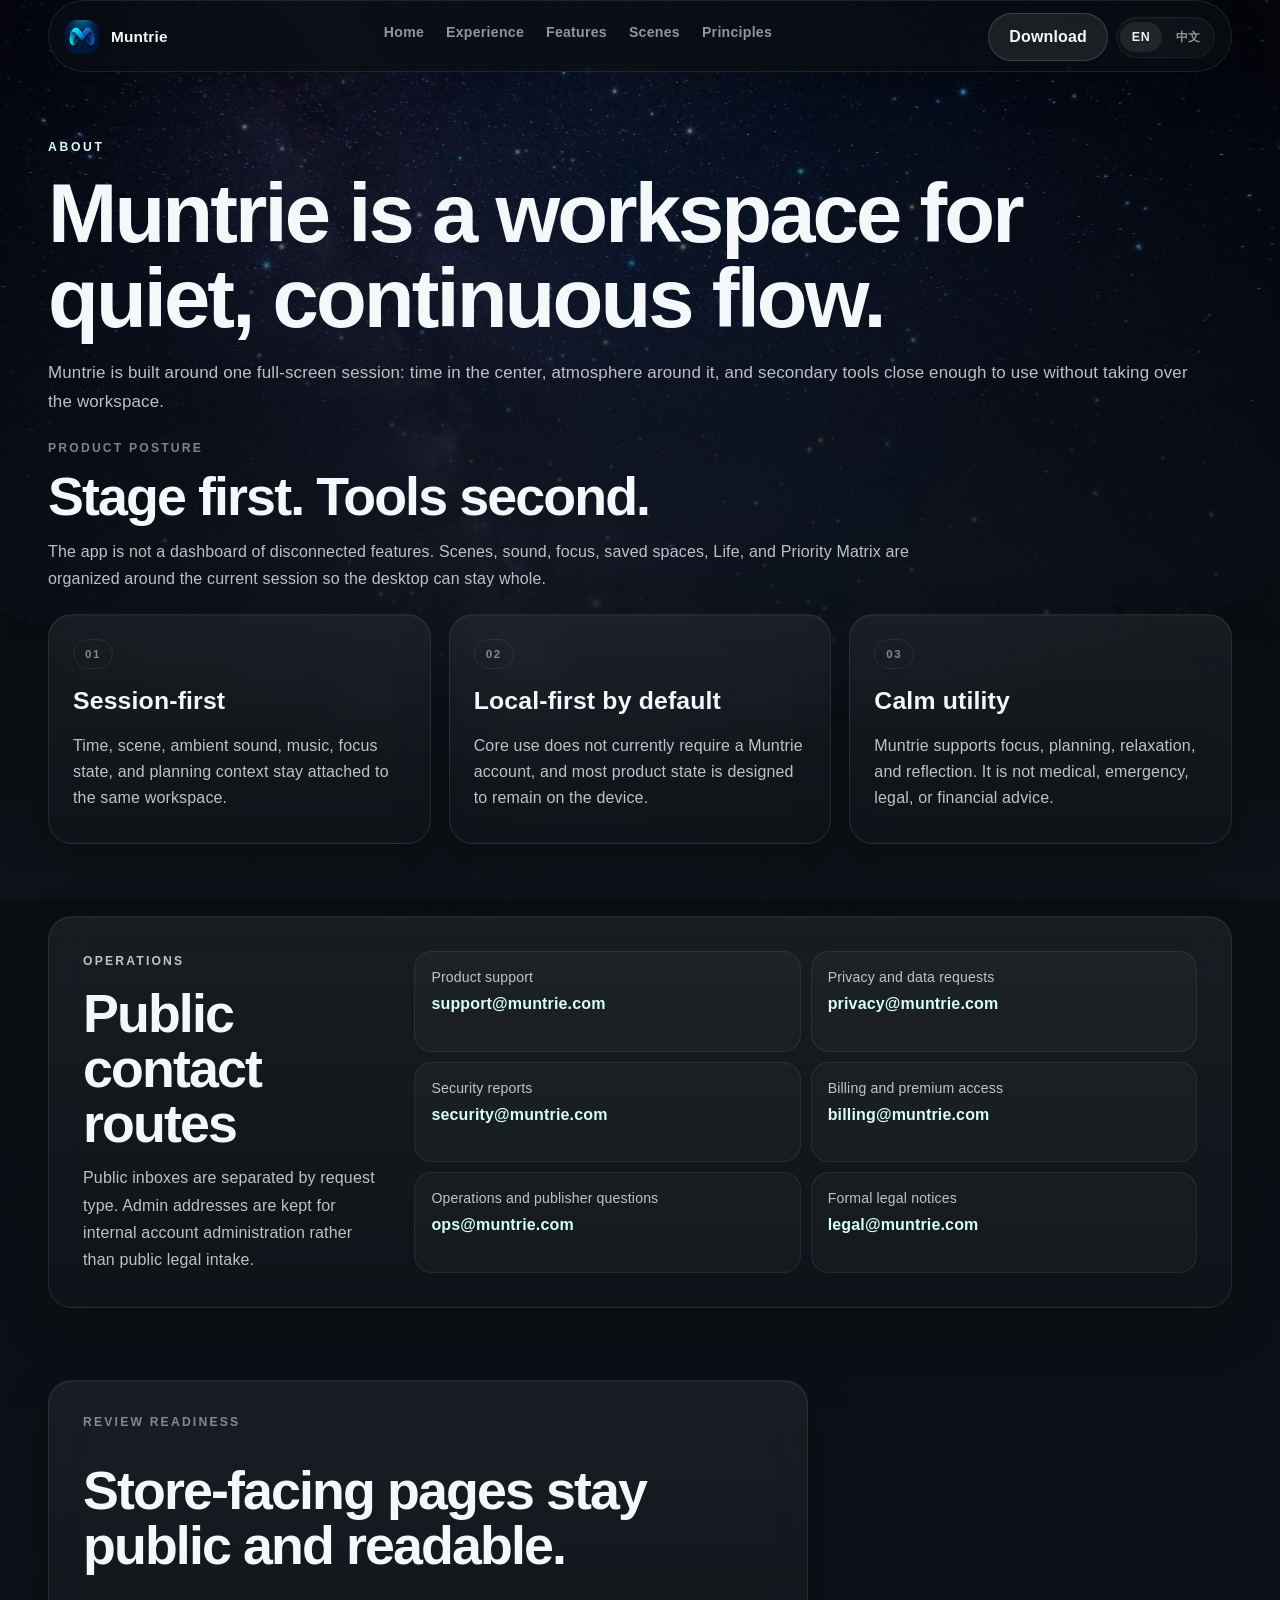
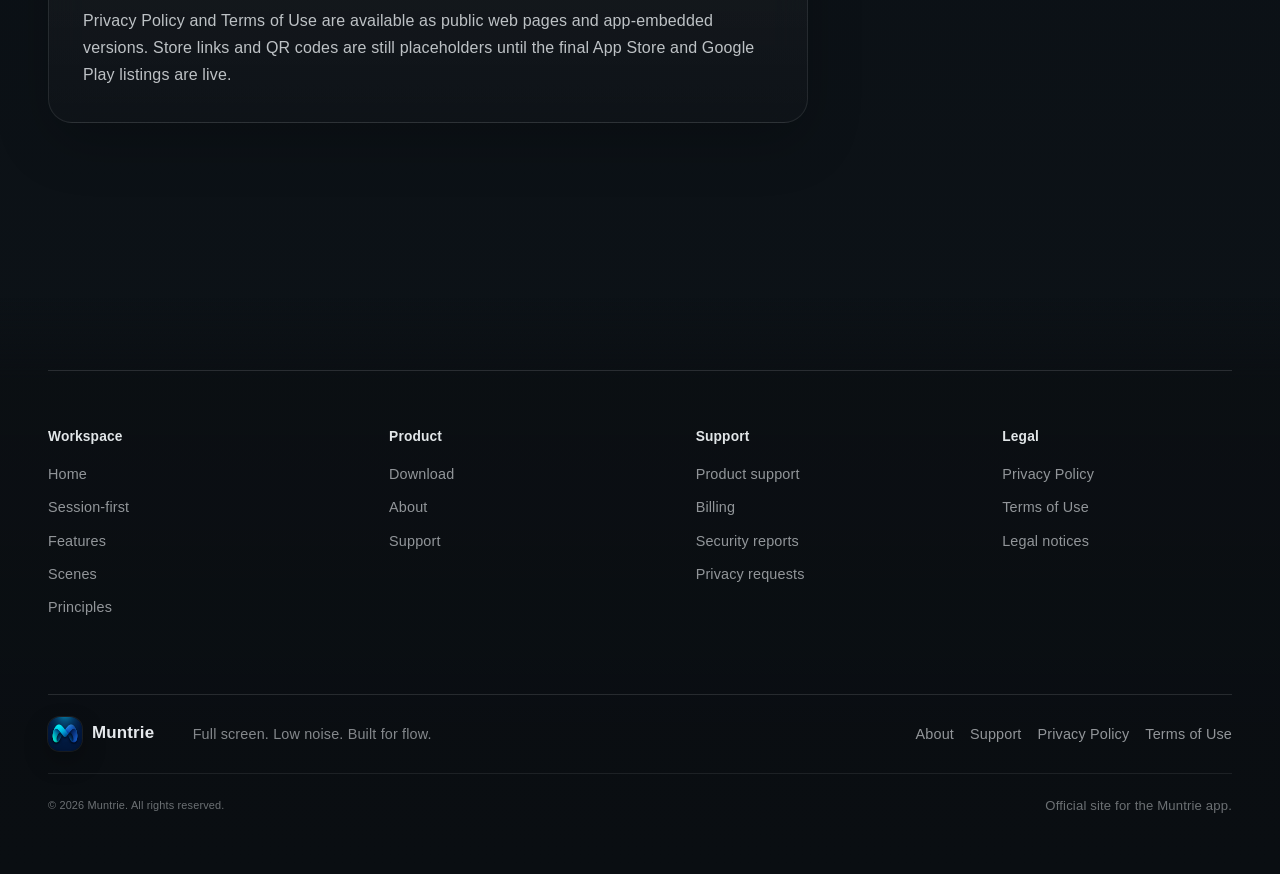
==== about.html @ def0e1cf "first commit" ====
<!doctype html>
<html lang="en">
  <head>
    <meta charset="UTF-8" />
    <meta name="viewport" content="width=device-width, initial-scale=1.0" />
    <title>Muntrie | About</title>
    <meta
      id="page-description"
      name="description"
      content="About Muntrie, its product principles, operating posture, and contact channels."
    />
    <meta name="theme-color" content="#11171d" />
    <meta id="og-title" property="og:title" content="Muntrie | About" />
    <meta
      id="og-description"
      property="og:description"
      content="About Muntrie, its product principles, operating posture, and contact channels."
    />
    <meta property="og:type" content="website" />
    <meta property="og:image" content="./assets/icons/brand-icon.png" />
    <meta id="og-url" property="og:url" content="" />
    <link id="canonical" rel="canonical" href="" />
    <link rel="icon" href="./assets/icons/favicon.png" />
    <link
      rel="preload"
      href="./assets/fonts/digital.woff2"
      as="font"
      type="font/woff2"
      crossorigin
    />
    <link rel="stylesheet" href="./styles.css" />
    <script defer src="./config.js"></script>
    <script defer src="./content.js"></script>
    <script defer src="./script.js"></script>
  </head>
  <body data-page="about" class="about-page legal-page">
    <a class="skip-link" href="#main-content" data-i18n="common.skipToContent">Skip to content</a>
    <div class="ambient-orb ambient-orb-one"></div>
    <div class="ambient-orb ambient-orb-two"></div>
    <div class="ambient-grid" aria-hidden="true"></div>

    <header class="site-header glass">
      <a
        class="brand"
        href="./index.html"
        aria-label="Muntrie Home"
        data-i18n-aria-label="common.ariaHome"
      >
        <img
          class="brand-mark"
          src="./assets/icons/brand-icon.png"
          alt=""
          aria-hidden="true"
          width="34"
          height="34"
        />
        <span class="brand-copy">
          <strong>Muntrie</strong>
          <small data-i18n="common.brandSubtitle">A full-screen workspace that helps you get into flow.</small>
        </span>
      </a>

      <button
        class="nav-toggle"
        type="button"
        aria-expanded="false"
        aria-controls="site-nav"
        aria-label="Open menu"
        data-i18n-aria-label="common.ariaOpenMenu"
      >
        <span class="nav-toggle-bar"></span>
        <span class="nav-toggle-bar"></span>
        <span class="nav-toggle-bar"></span>
      </button>

      <nav
        class="site-nav"
        id="site-nav"
        aria-label="Site navigation"
        data-i18n-aria-label="common.ariaSiteNavigation"
      >
        <a href="./index.html#top" data-i18n="common.navHome">Home</a>
        <a href="./index.html#experience" data-i18n="common.navExperience">Experience</a>
        <a href="./index.html#features" data-i18n="common.navFeatures">Features</a>
        <a href="./index.html#scenes" data-i18n="common.navScenes">Scenes</a>
        <a href="./index.html#principles" data-i18n="common.navPrinciples">Principles</a>
        <a class="nav-drawer-cta" href="./index.html#download" data-i18n="common.headerExplore">Get the app</a>
      </nav>

      <div class="header-actions">
        <a class="header-cta" href="./index.html#download" data-i18n="common.headerExplore">Get the app</a>
        <div
          class="locale-toggle"
          role="group"
          aria-label="Language switch"
          data-i18n-aria-label="common.ariaLanguageSwitch"
        >
          <button type="button" class="locale-button" data-locale-choice="en" data-i18n="common.languageEn">
            EN
          </button>
          <button type="button" class="locale-button" data-locale-choice="zh" data-i18n="common.languageZh">
            中文
          </button>
        </div>
      </div>
    </header>

    <main class="legal-main about-main" id="main-content" aria-labelledby="about-title">
      <section class="section about-hero">
        <p class="eyebrow" data-i18n="about.hero.eyebrow">About</p>
        <h1 id="about-title" data-i18n="about.hero.title">
          Muntrie is a workspace for quiet, continuous flow.
        </h1>
        <p class="legal-intro" data-i18n="about.hero.intro">
          Muntrie is built around one full-screen session: time in the center, atmosphere around it,
          and secondary tools close enough to use without taking over the workspace.
        </p>
      </section>

      <section class="section about-product-section" aria-labelledby="about-product-title">
        <div class="about-product-copy">
          <p class="legal-outline-label" data-i18n="about.product.eyebrow">Product posture</p>
          <h2 id="about-product-title" data-i18n="about.product.title">Stage first. Tools second.</h2>
          <p data-i18n="about.product.body">
            The app is not a dashboard of disconnected features. Scenes, sound, focus, saved spaces,
            Life, and Priority Matrix are organized around the current session so the desktop can stay whole.
          </p>
        </div>

        <div class="about-card-grid">
          <article class="about-card glass">
            <span class="about-card-index">01</span>
            <h3 data-i18n="about.cards.stage.title">Session-first</h3>
            <p data-i18n="about.cards.stage.body">
              Time, scene, ambient sound, music, focus state, and planning context stay attached to the same workspace.
            </p>
          </article>
          <article class="about-card glass">
            <span class="about-card-index">02</span>
            <h3 data-i18n="about.cards.local.title">Local-first by default</h3>
            <p data-i18n="about.cards.local.body">
              Core use does not currently require a Muntrie account, and most product state is designed to remain on the device.
            </p>
          </article>
          <article class="about-card glass">
            <span class="about-card-index">03</span>
            <h3 data-i18n="about.cards.boundary.title">Calm utility</h3>
            <p data-i18n="about.cards.boundary.body">
              Muntrie supports focus, planning, relaxation, and reflection. It is not medical, emergency, legal, or financial advice.
            </p>
          </article>
        </div>
      </section>

      <section class="section about-contact-section" id="contact" aria-labelledby="about-contact-title">
        <div class="about-contact-panel glass">
          <div class="about-contact-copy">
            <p class="legal-outline-label" data-i18n="about.operations.eyebrow">Operations</p>
            <h2 id="about-contact-title" data-i18n="about.operations.title">Public contact routes</h2>
            <p data-i18n="about.operations.body">
              Public inboxes are separated by request type. Admin addresses are kept for internal account
              administration rather than public legal intake.
            </p>
          </div>

          <div class="about-contact-list">
            <article>
              <span data-i18n="about.contact.support">Product support</span>
              <a data-config-email="support" data-config-email-value href="mailto:support@muntrie.com">support@muntrie.com</a>
            </article>
            <article>
              <span data-i18n="about.contact.privacy">Privacy and data requests</span>
              <a data-config-email="privacy" data-config-email-value href="mailto:privacy@muntrie.com">privacy@muntrie.com</a>
            </article>
            <article>
              <span data-i18n="about.contact.security">Security reports</span>
              <a data-config-email="security" data-config-email-value href="mailto:security@muntrie.com">security@muntrie.com</a>
            </article>
            <article>
              <span data-i18n="about.contact.billing">Billing and premium access</span>
              <a data-config-email="billing" data-config-email-value href="mailto:billing@muntrie.com">billing@muntrie.com</a>
            </article>
            <article>
              <span data-i18n="about.contact.operations">Operations and publisher questions</span>
              <a data-config-email="operations" data-config-email-value href="mailto:ops@muntrie.com">ops@muntrie.com</a>
            </article>
            <article>
              <span data-i18n="about.contact.legal">Formal legal notices</span>
              <a data-config-email="legal" data-config-email-value href="mailto:legal@muntrie.com">legal@muntrie.com</a>
            </article>
          </div>
        </div>
      </section>

      <section class="section about-compliance-section" aria-labelledby="about-compliance-title">
        <div class="about-compliance-panel glass">
          <p class="legal-outline-label" data-i18n="about.compliance.eyebrow">Review readiness</p>
          <h2 id="about-compliance-title" data-i18n="about.compliance.title">
            Store-facing pages stay public and readable.
          </h2>
          <p data-i18n="about.compliance.body">
            Privacy Policy and Terms of Use are available as public web pages and app-embedded versions.
            Store links and QR codes are still placeholders until the final App Store and Google Play listings are live.
          </p>
        </div>
      </section>
    </main>

    <footer class="site-footer global-footer" id="site-footer">
      <div class="global-footer-inner">
        <div class="global-footer-directory" aria-label="Footer">
          <nav class="global-footer-column" aria-labelledby="global-footer-workspace">
            <h2 id="global-footer-workspace" data-i18n="common.footerWorkspace">Workspace</h2>
            <a href="./index.html#top" data-i18n="common.navHome">Home</a>
            <a href="./index.html#experience" data-i18n="common.footerExperience">Session-first</a>
            <a href="./index.html#features" data-i18n="common.navFeatures">Features</a>
            <a href="./index.html#scenes" data-i18n="common.navScenes">Scenes</a>
            <a href="./index.html#principles" data-i18n="common.navPrinciples">Principles</a>
          </nav>

          <nav class="global-footer-column" aria-labelledby="global-footer-product">
            <h2 id="global-footer-product" data-i18n="common.footerProduct">Product</h2>
            <a href="./index.html#download" data-i18n="common.headerExplore">Download</a>
            <a href="./about.html" data-i18n="common.footerAbout">About</a>
            <a href="./support.html" data-i18n="common.footerSupport">Support</a>
          </nav>

          <nav class="global-footer-column" aria-labelledby="global-footer-contact">
            <h2 id="global-footer-contact" data-i18n="common.footerContact">Support</h2>
            <a href="./support.html#support-contact" data-i18n="common.footerContactSupport">
              Product support
            </a>
            <a href="./support.html#support-contact" data-i18n="common.footerContactBilling">
              Billing
            </a>
            <a href="./support.html#support-contact" data-i18n="common.footerContactSecurity">
              Security reports
            </a>
            <a href="./privacy.html#privacy-contact" data-i18n="common.footerPrivacyRequests">
              Privacy requests
            </a>
          </nav>

          <nav class="global-footer-column" aria-labelledby="global-footer-legal">
            <h2 id="global-footer-legal" data-i18n="common.footerLegal">Legal</h2>
            <a href="./privacy.html" data-i18n="common.footerPrivacy">Privacy Policy</a>
            <a href="./terms.html" data-i18n="common.footerTerms">Terms of Use</a>
            <a href="./about.html#contact" data-i18n="common.contactLegalTitle">Legal notices</a>
          </nav>
        </div>

        <div class="global-footer-brand-row">
          <a class="global-footer-brand" href="./index.html#top" data-i18n-aria-label="common.ariaHome">
            <img
              src="./assets/icons/brand-icon.png"
              alt=""
              aria-hidden="true"
              width="34"
              height="34"
            />
            <span>Muntrie</span>
          </a>
          <p data-i18n="common.footerTagline">Full screen. Low noise. Built for flow.</p>
          <nav class="global-footer-utility-links" aria-label="Footer utility">
            <a href="./about.html" data-i18n="common.footerAbout">About</a>
            <a href="./support.html" data-i18n="common.footerSupport">Support</a>
            <a href="./privacy.html" data-i18n="common.footerPrivacy">Privacy Policy</a>
            <a href="./terms.html" data-i18n="common.footerTerms">Terms of Use</a>
          </nav>
        </div>

        <div class="global-footer-bottom">
          <small>
            © <span data-current-year></span> Muntrie.
            <span data-i18n="common.footerRights">All rights reserved.</span>
          </small>
          <span data-i18n="common.footerOperator">Official site for the Muntrie app.</span>
        </div>
      </div>
    </footer>
  </body>
</html>
---- styles.css ----
@font-face {
  font-family: "Muntrie Digital";
  src:
    url("./assets/fonts/digital.woff2") format("woff2"),
    url("./assets/fonts/digital.ttf") format("truetype");
  font-display: swap;
}

:root {
  color-scheme: dark;
  --bg-top: #2f3a46;
  --bg-base: #11171d;
  --bg-bottom: #090d12;
  --panel: rgba(20, 27, 34, 0.46);
  --panel-strong: rgba(18, 25, 32, 0.68);
  --panel-soft: rgba(255, 255, 255, 0.09);
  --border: rgba(255, 255, 255, 0.15);
  --border-strong: rgba(255, 255, 255, 0.22);
  --text: #f4f8fb;
  --text-soft: rgba(244, 248, 251, 0.76);
  --text-faint: rgba(244, 248, 251, 0.5);
  --accent: #8fddff;
  --accent-strong: #d7fff2;
  --shadow: 0 22px 70px rgba(0, 0, 0, 0.34);
  --radius-xl: 32px;
  --radius-lg: 24px;
  --radius-md: 18px;
  --content-width: min(1200px, calc(100vw - 40px));
  --copy-font:
    "Avenir Next", "SF Pro Display", "Segoe UI Variable", "Segoe UI", sans-serif;
}

* {
  box-sizing: border-box;
}

html {
  scroll-behavior: smooth;
}

:focus-visible {
  outline: 2px solid var(--accent);
  outline-offset: 3px;
}

body {
  margin: 0;
  min-height: 100vh;
  background:
    radial-gradient(circle at top, rgba(138, 203, 255, 0.18), transparent 38%),
    linear-gradient(180deg, var(--bg-top) 0%, var(--bg-base) 36%, var(--bg-bottom) 100%);
  color: var(--text);
  font-family: var(--copy-font);
  letter-spacing: 0.01em;
  overflow-x: hidden;
}

body::before {
  content: "";
  position: fixed;
  inset: 0;
  background:
    linear-gradient(135deg, rgba(255, 255, 255, 0.05), transparent 20%),
    linear-gradient(315deg, rgba(142, 221, 255, 0.08), transparent 25%);
  opacity: 0.45;
  pointer-events: none;
}

body.legal-page {
  --legal-shell-width: min(1500px, calc(100vw - 96px));
  --legal-panel: rgba(13, 18, 23, 0.34);
  --legal-border: rgba(255, 255, 255, 0.09);
  background-color: #06080b;
  background-image:
    linear-gradient(180deg, rgba(4, 7, 10, 0.42) 0%, rgba(7, 10, 14, 0.8) 46%, #0d1318 100%),
    url("./assets/images/scene-british-columbia.jpg"),
    linear-gradient(180deg, #06080b 0%, #0b1015 44%, #0d1318 100%);
  background-position:
    center top,
    center top,
    center;
  background-repeat: no-repeat;
  background-size:
    cover,
    cover,
    auto;
  background-attachment:
    fixed,
    fixed,
    scroll;
}

body.legal-page::before {
  background:
    radial-gradient(circle at 50% 0%, rgba(255, 255, 255, 0.05), transparent 22%),
    linear-gradient(180deg, rgba(255, 255, 255, 0.02), transparent 16%);
  opacity: 0.46;
}

body.legal-page .ambient-orb {
  display: none;
}

body.legal-page .ambient-grid {
  background-image: radial-gradient(circle, rgba(255, 255, 255, 0.16) 0.75px, transparent 0.85px);
  background-size: 20px 20px;
  mask-image: linear-gradient(180deg, rgba(0, 0, 0, 0.8) 0%, rgba(0, 0, 0, 0.48) 64%, transparent 100%);
  opacity: 0.16;
}

img {
  display: block;
  max-width: 100%;
}

a {
  color: inherit;
  text-decoration: none;
}

/* ── Skip-to-content ── */
.skip-link {
  position: fixed;
  top: -100%;
  left: 16px;
  z-index: 100;
  padding: 12px 20px;
  border-radius: 999px;
  background: linear-gradient(135deg, var(--accent-strong), var(--accent));
  color: #081117;
  font-weight: 700;
  font-size: 0.92rem;
  opacity: 0;
  transition: top 200ms ease, opacity 200ms ease;
}

.skip-link:focus {
  top: 24px;
  opacity: 1;
  outline: 2px solid var(--accent);
  outline-offset: 3px;
}

/* ── Hamburger toggle ── */
.nav-toggle {
  display: none;
  flex-direction: column;
  justify-content: center;
  align-items: center;
  gap: 5px;
  width: 44px;
  height: 44px;
  padding: 0;
  border: 1px solid var(--border);
  border-radius: 999px;
  background: rgba(255, 255, 255, 0.06);
  cursor: pointer;
  -webkit-tap-highlight-color: transparent;
  transition: background-color 180ms ease;
}

.nav-toggle:hover,
.nav-toggle:focus-visible {
  background: rgba(255, 255, 255, 0.12);
}

.nav-toggle-bar {
  display: block;
  width: 18px;
  height: 2px;
  border-radius: 2px;
  background: var(--text);
  transition: transform 260ms ease, opacity 260ms ease;
}

.nav-toggle[aria-expanded="true"] .nav-toggle-bar:nth-child(1) {
  transform: translateY(7px) rotate(45deg);
}

.nav-toggle[aria-expanded="true"] .nav-toggle-bar:nth-child(2) {
  opacity: 0;
  transform: scaleX(0);
}

.nav-toggle[aria-expanded="true"] .nav-toggle-bar:nth-child(3) {
  transform: translateY(-7px) rotate(-45deg);
}

.nav-drawer-cta {
  display: none;
}

.ambient-orb {
  position: fixed;
  border-radius: 999px;
  filter: blur(120px);
  opacity: 0.26;
  pointer-events: none;
  z-index: -2;
}

.ambient-orb-one {
  top: 5%;
  right: -5%;
  width: 30rem;
  height: 30rem;
  background: rgba(143, 221, 255, 0.46);
}

.ambient-orb-two {
  bottom: 8%;
  left: -10%;
  width: 28rem;
  height: 28rem;
  background: rgba(130, 170, 255, 0.28);
}

.ambient-grid {
  position: fixed;
  inset: 0;
  background-image:
    linear-gradient(rgba(255, 255, 255, 0.05) 1px, transparent 1px),
    linear-gradient(90deg, rgba(255, 255, 255, 0.05) 1px, transparent 1px);
  background-size: 64px 64px;
  mask-image: linear-gradient(180deg, rgba(0, 0, 0, 0.26), transparent 80%);
  opacity: 0.1;
  pointer-events: none;
  z-index: -3;
}

.glass {
  border: 1px solid var(--border);
  background: linear-gradient(180deg, rgba(255, 255, 255, 0.08), rgba(255, 255, 255, 0.03));
  box-shadow: var(--shadow);
  backdrop-filter: blur(18px);
  -webkit-backdrop-filter: blur(18px);
}

.site-header {
  position: sticky;
  top: 18px;
  z-index: 20;
  width: var(--content-width);
  margin: 18px auto 0;
  padding: 14px 18px;
  display: flex;
  align-items: center;
  justify-content: space-between;
  gap: 18px;
  border-radius: 999px;
}

.legal-shell-header {
  position: sticky;
  top: 0;
  z-index: 20;
  width: var(--legal-shell-width, min(1500px, calc(100vw - 96px)));
  max-width: var(--legal-shell-width, min(1500px, calc(100vw - 96px)));
  margin: 0 auto;
  padding: 12px 16px 10px;
  display: flex;
  align-items: center;
  justify-content: space-between;
  gap: 18px;
  border-radius: 999px;
  border-color: var(--legal-border, rgba(255, 255, 255, 0.09));
  background: rgba(10, 14, 18, 0.72);
  box-shadow: 0 16px 40px rgba(0, 0, 0, 0.2);
  backdrop-filter: blur(16px);
  -webkit-backdrop-filter: blur(16px);
}

body.legal-page .site-header {
  top: 0;
  z-index: 28;
  width: var(--legal-shell-width, min(1500px, calc(100vw - 96px)));
  max-width: var(--legal-shell-width, min(1500px, calc(100vw - 96px)));
  margin: 0 auto;
  padding: 12px 16px 10px;
  border-color: var(--legal-border, rgba(255, 255, 255, 0.09));
  background: rgba(10, 14, 18, 0.72);
  box-shadow: 0 16px 40px rgba(0, 0, 0, 0.2);
}

body.legal-page .site-header .brand-copy small {
  display: none;
}

body.legal-page .site-header .brand-mark {
  width: 34px;
  height: 34px;
  border-radius: 12px;
}

body.legal-page .site-header .brand-copy strong {
  font-size: 0.96rem;
}

body.legal-page .site-nav {
  position: relative;
  display: inline-flex;
  flex: 1 1 auto;
  justify-content: center;
  gap: 22px;
  padding-bottom: 10px;
}

body.legal-page .site-nav a {
  color: rgba(244, 248, 251, 0.58);
  font-size: 0.88rem;
  font-weight: 600;
  letter-spacing: 0.02em;
}

body.legal-page .site-nav a::after {
  bottom: -8px;
}

body.legal-page .site-header .header-actions {
  margin-left: auto;
  gap: 8px;
}

.brand {
  display: inline-flex;
  align-items: center;
  gap: 12px;
  min-width: 0;
}

.brand-mark {
  width: 42px;
  height: 42px;
  border-radius: 14px;
  overflow: hidden;
  flex: none;
}

.brand-copy {
  display: flex;
  flex-direction: column;
  min-width: 0;
}

.brand-copy strong {
  font-size: 0.98rem;
  font-weight: 700;
}

.brand-copy small {
  color: var(--text-faint);
  font-size: 0.76rem;
}

.legal-brand .brand-copy small {
  display: none;
}

.legal-shell-header .brand-mark {
  width: 34px;
  height: 34px;
  border-radius: 12px;
}

.legal-shell-header .brand-copy strong {
  font-size: 0.96rem;
}

.legal-brand {
  color: var(--text);
  border-radius: 18px;
  transition:
    color 180ms ease,
    opacity 180ms ease,
    transform 180ms ease;
}

.legal-brand:hover,
.legal-brand:focus-visible {
  color: var(--text);
  opacity: 0.86;
  transform: translateY(-1px);
}

.site-nav {
  display: inline-flex;
  align-items: center;
  gap: 18px;
  color: var(--text-soft);
  font-size: 0.94rem;
}

.site-nav a {
  position: relative;
  transition: color 180ms ease;
}

.site-nav a::after {
  content: "";
  position: absolute;
  left: 0;
  right: 0;
  bottom: -4px;
  height: 2px;
  border-radius: 2px;
  background: var(--accent);
  transform: scaleX(0);
  transform-origin: center;
  transition: transform 260ms ease;
}

.site-nav a:hover,
.site-nav a:focus-visible {
  color: var(--text);
}

.site-nav a.is-active {
  color: var(--text);
}

.site-nav a.is-active::after {
  transform: scaleX(1);
}

.header-actions {
  display: inline-flex;
  align-items: center;
  gap: 12px;
}

.legal-shell-actions {
  flex: 1 1 auto;
  min-width: 0;
  display: grid;
  grid-template-columns: minmax(0, 1fr) auto;
  align-items: center;
  gap: 18px;
  margin-left: auto;
}

.legal-switch {
  justify-self: center;
  display: inline-flex;
  align-items: center;
  gap: 22px;
  min-width: 0;
  padding-bottom: 10px;
  color: var(--text-soft);
}

.legal-switch a {
  position: relative;
  display: inline-flex;
  align-items: center;
  justify-content: center;
  min-height: auto;
  padding: 0;
  border-radius: 0;
  color: rgba(244, 248, 251, 0.58);
  font-size: 0.88rem;
  font-weight: 600;
  letter-spacing: 0.02em;
  transition:
    color 180ms ease;
}

.legal-switch a::after {
  content: "";
  position: absolute;
  left: 0;
  right: 0;
  bottom: -8px;
  height: 2px;
  border-radius: 2px;
  background: var(--accent);
  transform: scaleX(0);
  transform-origin: center;
  transition: transform 260ms ease;
}

.legal-switch a:hover,
.legal-switch a:focus-visible {
  color: var(--text);
}

.legal-switch a[aria-current="page"] {
  color: rgba(244, 248, 251, 0.96);
}

.legal-switch a[aria-current="page"]::after {
  transform: scaleX(1);
}

.legal-header-actions {
  justify-self: end;
  gap: 8px;
}

.locale-toggle {
  display: inline-flex;
  align-items: center;
  gap: 4px;
  padding: 3px;
  border-radius: 999px;
  border: 1px solid rgba(255, 255, 255, 0.06);
  background: rgba(255, 255, 255, 0.028);
  box-shadow: inset 0 1px 0 rgba(255, 255, 255, 0.03);
  backdrop-filter: blur(12px);
  -webkit-backdrop-filter: blur(12px);
}

.locale-button {
  border: 0;
  background: transparent;
  color: rgba(244, 248, 251, 0.58);
  min-width: 42px;
  padding: 8px 10px;
  border-radius: 999px;
  cursor: pointer;
  font: inherit;
  font-size: 0.78rem;
  font-weight: 600;
  letter-spacing: 0.04em;
  transition:
    background-color 180ms ease,
    color 180ms ease;
}

.locale-button:hover,
.locale-button:focus-visible {
  color: var(--text);
}

.locale-button.is-active {
  background: rgba(255, 255, 255, 0.08);
  color: rgba(244, 248, 251, 0.96);
}

.header-cta,
.button {
  display: inline-flex;
  align-items: center;
  justify-content: center;
  gap: 10px;
  min-height: 48px;
  padding: 0 20px;
  border-radius: 999px;
  font-weight: 600;
  letter-spacing: 0.01em;
  transition:
    transform 180ms ease,
    border-color 180ms ease,
    background-color 180ms ease,
    color 180ms ease;
}

.header-cta {
  background: rgba(255, 255, 255, 0.08);
  border: 1px solid var(--border);
}

.button-primary {
  color: #081117;
  background: linear-gradient(135deg, var(--accent-strong), var(--accent));
  box-shadow: 0 18px 45px rgba(123, 201, 255, 0.24);
}

.button-secondary {
  border: 1px solid var(--border-strong);
  background: rgba(255, 255, 255, 0.06);
  color: var(--text);
}

.header-cta:hover,
.button:hover,
.header-cta:focus-visible,
.button:focus-visible {
  transform: translateY(-1px);
}

.section {
  width: var(--content-width);
  margin: 0 auto;
  padding: 72px 0;
}

.hero {
  min-height: auto;
  display: grid;
  grid-template-columns: 1fr;
  align-items: start;
  gap: 26px;
  padding-top: 52px;
}

.eyebrow {
  margin: 0 0 18px;
  color: var(--accent-strong);
  text-transform: uppercase;
  letter-spacing: 0.22em;
  font-size: 0.76rem;
  font-weight: 700;
}

.hero h1,
.section-heading h2,
.closing-copy h2 {
  margin: 0;
  line-height: 0.94;
  letter-spacing: -0.04em;
  font-weight: 700;
}

.hero h1 {
  font-size: clamp(3rem, 4.9vw, 4.7rem);
}

.hero-copy {
  display: grid;
  justify-items: center;
  gap: 14px;
  width: 100%;
  max-width: 46rem;
  margin: 0 auto;
  text-align: center;
}

.hero-title {
  max-width: 18ch;
  text-wrap: pretty;
}

.hero-title-line {
  display: block;
  text-wrap: pretty;
}

.hero-title-line-secondary {
  color: rgba(244, 248, 251, 0.92);
}

.hero-lead,
.section-heading p,
.feature-card p,
.experience-card p,
.principle-card p,
.scene-card-copy p,
.closing-copy p {
  color: var(--text-soft);
  line-height: 1.7;
  text-wrap: pretty;
}

.hero-lead {
  max-width: 35rem;
  margin: 0;
  font-size: 1.01rem;
  line-height: 1.68;
}

.hero-actions {
  display: flex;
  flex-wrap: wrap;
  justify-content: center;
  gap: 12px;
  margin-top: 6px;
}

.hero-stats {
  margin: 8px 0 0;
  display: flex;
  flex-wrap: wrap;
  justify-content: center;
  gap: 10px;
  padding-top: 0;
  border-top: 0;
}

.hero-stats:empty {
  display: none;
}

.hero-stat {
  margin: 0;
  display: inline-flex;
  align-items: center;
  justify-content: center;
  min-height: 34px;
  padding: 0 12px;
  border-radius: 999px;
  border: 1px solid rgba(255, 255, 255, 0.1);
  background: rgba(255, 255, 255, 0.04);
  min-width: 0;
}

.hero-stat dt {
  margin: 0;
  color: rgba(244, 248, 251, 0.84);
  font-size: 0.72rem;
  text-transform: uppercase;
  letter-spacing: 0.16em;
  white-space: nowrap;
}

.hero-stat dd {
  display: none;
}

.hero-media {
  position: relative;
  width: 100%;
  display: flex;
  justify-content: center;
}

.hero-media::before {
  content: "";
  position: absolute;
  left: 50%;
  bottom: 6%;
  width: min(72vw, 760px);
  height: 38%;
  transform: translateX(-50%);
  background: radial-gradient(circle at center, rgba(137, 212, 255, 0.16), transparent 70%);
  filter: blur(44px);
  opacity: 0.5;
  pointer-events: none;
}

.preview-sound-toggle {
  display: inline-flex;
  align-items: center;
  justify-content: center;
  gap: 0;
  min-height: 48px;
  min-width: 48px;
  padding: 0;
  border-radius: 999px;
  border: 1px solid rgba(255, 255, 255, 0.1);
  background: rgba(17, 24, 31, 0.24);
  color: rgba(244, 248, 251, 0.74);
  transition:
    background-color 180ms ease,
    border-color 180ms ease,
    color 180ms ease;
}

.preview-sound-toggle:hover,
.preview-sound-toggle:focus-visible {
  color: var(--text);
}

.preview-sound-toggle[aria-pressed="true"] {
  border-color: rgba(143, 221, 255, 0.22);
  background: rgba(143, 221, 255, 0.1);
  color: var(--text);
}

.sound-icon {
  width: 20px;
  height: 20px;
  flex: none;
}

.preview-sound-toggle-overlay {
  position: absolute;
  top: 18px;
  right: 18px;
  z-index: 6;
  backdrop-filter: blur(14px);
  -webkit-backdrop-filter: blur(14px);
}

.sr-only {
  position: absolute;
  width: 1px;
  height: 1px;
  padding: 0;
  margin: -1px;
  overflow: hidden;
  clip: rect(0, 0, 0, 0);
  white-space: nowrap;
  border: 0;
}

.sound-wave,
.sound-slash {
  transition:
    opacity 180ms ease,
    transform 180ms ease;
  transform-origin: center;
}

.preview-sound-toggle[aria-pressed="false"] .sound-wave {
  opacity: 0;
  transform: scale(0.88);
}

.preview-sound-toggle[aria-pressed="true"] .sound-slash {
  opacity: 0;
  transform: scale(0.88);
}

.device-shell {
  position: relative;
  width: min(100%, 940px);
  margin: 0 auto;
  aspect-ratio: 20 / 9;
  padding: 11px;
  border-radius: 34px;
  justify-self: stretch;
  background:
    linear-gradient(180deg, rgba(255, 255, 255, 0.08), rgba(255, 255, 255, 0.015)),
    linear-gradient(180deg, rgba(15, 21, 28, 0.98), rgba(11, 16, 22, 0.95));
  border: 1px solid rgba(255, 255, 255, 0.08);
  box-shadow:
    0 24px 64px rgba(0, 0, 0, 0.28),
    inset 0 1px 0 rgba(255, 255, 255, 0.08);
}

.device-shell::before {
  content: "";
  position: absolute;
  left: 16px;
  top: 50%;
  width: 8px;
  height: 36px;
  transform: translateY(-50%);
  border-radius: 999px;
  background: rgba(5, 9, 13, 0.74);
  box-shadow:
    0 0 0 1px rgba(255, 255, 255, 0.04),
    inset 0 1px 2px rgba(255, 255, 255, 0.03);
  z-index: 6;
}

.device-shell::after {
  content: "";
  position: absolute;
  right: -1px;
  top: 23%;
  width: 4px;
  height: 60px;
  border-radius: 999px;
  background: rgba(255, 255, 255, 0.14);
  opacity: 0.32;
}

.stage-preview {
  position: relative;
  width: 100%;
  height: 100%;
  min-height: 0;
  border-radius: 24px;
  overflow: hidden;
  isolation: isolate;
  background: rgba(8, 14, 20, 0.34);
}

.stage-preview::before {
  content: "";
  position: absolute;
  inset: 0;
  border-radius: inherit;
  border: 1px solid rgba(255, 255, 255, 0.04);
  box-shadow:
    inset 0 1px 0 rgba(255, 255, 255, 0.08),
    inset 0 -22px 48px rgba(0, 0, 0, 0.08);
  z-index: 2;
  pointer-events: none;
}

.stage-backgrounds {
  position: absolute;
  inset: 0;
  z-index: 0;
}

.stage-background {
  position: absolute;
  left: -25%;
  top: -25%;
  width: 150%;
  height: 150%;
  opacity: 0;
  background:
    linear-gradient(180deg, rgba(7, 14, 20, 0.06), rgba(7, 14, 20, 0.16)),
    linear-gradient(180deg, rgba(255, 255, 255, 0.04), transparent 24%),
    var(--stage-background-image) center / cover no-repeat;
  transform: translate3d(var(--stage-background-x, 0px), var(--stage-background-y, 0px), 0);
  filter: saturate(0.84) contrast(1.02) brightness(0.92);
  transition: opacity 900ms ease;
  will-change: transform, opacity;
}

.stage-background.is-active {
  opacity: 1;
}

/* ── Scene rotation indicator ── */
.stage-indicators {
  position: absolute;
  left: 50%;
  bottom: 22px;
  z-index: 6;
  display: flex;
  align-items: center;
  justify-content: center;
  gap: 8px;
  min-height: 30px;
  padding: 6px 12px;
  border-radius: 999px;
  transform: translateX(-50%);
  border: 1px solid rgba(255, 255, 255, 0.08);
  background: rgba(10, 15, 20, 0.22);
  backdrop-filter: blur(10px);
  -webkit-backdrop-filter: blur(10px);
}

.stage-indicators:empty {
  display: none;
}

.stage-indicator {
  width: 8px;
  height: 8px;
  border-radius: 50%;
  border: 1px solid rgba(255, 255, 255, 0.2);
  background: rgba(255, 255, 255, 0.08);
  cursor: pointer;
  padding: 0;
  transition: background-color 300ms ease, border-color 300ms ease, transform 300ms ease;
}

.stage-indicator:hover {
  background: rgba(255, 255, 255, 0.2);
}

.stage-indicator:focus-visible {
  background: rgba(255, 255, 255, 0.2);
  border-color: rgba(255, 255, 255, 0.3);
}

.stage-indicator.is-active {
  background: var(--accent);
  border-color: var(--accent);
  transform: scale(1.25);
}

.stage-aura,
.stage-vignette {
  position: absolute;
  pointer-events: none;
}

.stage-aura {
  display: none;
}

.stage-aura-one {
  inset: 8% auto auto 4%;
  width: 220px;
  height: 220px;
  background: rgba(255, 255, 255, 0.12);
  animation: stageAuraDrift 10s ease-in-out infinite alternate;
}

.stage-aura-two {
  top: 6%;
  right: 2%;
  width: 260px;
  height: 240px;
  background: rgba(255, 255, 255, 0.14);
  animation: stageAuraDrift 12s ease-in-out infinite alternate-reverse;
}

.stage-vignette {
  inset: 0;
  z-index: 0;
  background:
    radial-gradient(circle at center, transparent 34%, rgba(7, 12, 18, 0.05) 72%, rgba(5, 9, 14, 0.16) 100%),
    linear-gradient(180deg, rgba(5, 9, 14, 0.03), rgba(5, 9, 14, 0.08));
}

.stage-center,
.stage-watermark {
  position: absolute;
  z-index: 3;
}

.stage-center {
  inset: 0;
  display: grid;
  place-items: center;
  padding: 48px;
  z-index: 4;
}

.stage-label {
  display: none;
}

.digital-time {
  font-family: "Muntrie Digital", monospace;
  display: inline-grid;
  grid-template-columns:
    var(--time-slot-width, 0.62em)
    var(--time-slot-width, 0.62em)
    var(--time-separator-width, 0.14em)
    var(--time-slot-width, 0.62em)
    var(--time-slot-width, 0.62em)
    var(--time-separator-width, 0.14em)
    var(--time-slot-width, 0.62em)
    var(--time-slot-width, 0.62em);
  align-items: center;
  justify-content: center;
  justify-items: center;
  max-inline-size: none;
  margin: 0;
  overflow: visible;
  --time-slot-width: 0.54em;
  --time-separator-width: 0.324em;
  font-size: var(--time-font-size, clamp(6.8rem, 13.6vw, 13.4rem));
  line-height: 1;
  letter-spacing: 0;
  color: rgba(248, 250, 251, 0.96);
  text-shadow: 0 1px 2px rgba(7, 10, 14, 0.24);
  -webkit-text-stroke: 1px rgba(26, 31, 36, 0.24);
  animation: none;
  inline-size: var(--time-inline-size, calc(var(--time-slot-width, 0.54em) * 6 + var(--time-separator-width, 0.324em) * 2));
}

.time-digit,
.time-separator {
  display: inline-flex;
  align-items: center;
  justify-content: center;
}

.time-digit {
  width: var(--time-slot-width, 0.62em);
  min-width: 0;
  overflow: hidden;
  padding-inline: 0;
  font-variant-numeric: tabular-nums;
  font-feature-settings: "tnum" 1, "lnum" 1;
}

.time-separator {
  width: var(--time-separator-width, 0.14em);
  min-width: 0;
  overflow: hidden;
  transform: translateY(-0.01em);
}

.stage-watermark {
  display: none;
}

.floating-card-kicker,
.feature-kicker,
.scene-kicker {
  margin: 0 0 10px;
  color: var(--accent-strong);
  font-size: 0.74rem;
  text-transform: uppercase;
  letter-spacing: 0.18em;
}

.experience-card h3,
.feature-card h3,
.scene-card-copy h3,
.principle-card h3 {
  margin: 0;
  font-size: 1.18rem;
  line-height: 1.2;
}

.section-heading {
  max-width: 58rem;
  margin-bottom: 28px;
}

.section-heading h2 {
  font-size: clamp(2.4rem, 5vw, 4rem);
  max-width: 16ch;
  text-wrap: pretty;
}

.section-heading p {
  max-width: 36rem;
  margin: 10px 0 0;
}

.experience-grid,
.principle-grid {
  display: grid;
  grid-template-columns: repeat(3, minmax(0, 1fr));
  gap: 18px;
}

.experience-card,
.principle-card,
.feature-card {
  padding: 24px;
  border-radius: var(--radius-lg);
  background: linear-gradient(180deg, rgba(255, 255, 255, 0.07), rgba(255, 255, 255, 0.03));
  border: 1px solid transparent;
  transition: transform 260ms ease, border-color 260ms ease, box-shadow 260ms ease;
}

@media (hover: hover) {
  .experience-card:hover,
  .principle-card:hover,
  .feature-card:hover {
    transform: translateY(-3px);
    border-color: var(--border-strong);
    box-shadow: 0 18px 48px rgba(0, 0, 0, 0.18);
  }

  .scene-card:hover {
    transform: translateY(-3px);
    box-shadow: 0 18px 48px rgba(0, 0, 0, 0.18);
  }

  .scene-card:hover img {
    transform: scale(1.03);
  }
}

.card-index {
  display: inline-block;
  margin-bottom: 14px;
  color: var(--text-faint);
  font-size: 0.84rem;
  letter-spacing: 0.18em;
}

.feature-grid {
  display: grid;
  grid-template-columns: repeat(4, minmax(0, 1fr));
  gap: 18px;
}

.scene-grid {
  display: grid;
  grid-template-columns: repeat(3, minmax(0, 1fr));
  gap: 18px;
}

.scene-card {
  overflow: hidden;
  border-radius: calc(var(--radius-lg) + 2px);
  border: 1px solid transparent;
  transition: transform 260ms ease, border-color 260ms ease, box-shadow 260ms ease;
}

.scene-card img {
  width: 100%;
  aspect-ratio: 4 / 5;
  object-fit: cover;
  transition: transform 400ms ease;
}

.scene-card-copy {
  padding: 20px 20px 24px;
}

.legal-summary-card,
.legal-section-card {
  background: linear-gradient(180deg, rgba(255, 255, 255, 0.07), rgba(255, 255, 255, 0.03));
}

.legal-summary-card h3 {
  margin: 0;
  font-size: 1.25rem;
  line-height: 1.2;
}

.store-badge {
  display: inline-flex;
  align-items: center;
  gap: 14px;
  width: min(100%, 228px);
  min-height: 64px;
  padding: 12px 18px;
  border-radius: 18px;
  border: 1px solid rgba(255, 255, 255, 0.14);
  background: #040507;
  box-shadow: inset 0 1px 0 rgba(255, 255, 255, 0.04);
  text-decoration: none;
  justify-content: flex-start;
}

.store-badge-icon {
  display: grid;
  place-items: center;
  flex: none;
  width: 34px;
  height: 34px;
  color: #fff;
}

.store-badge--apple .store-badge-icon {
  width: 28px;
  height: 34px;
}

.store-badge--google .store-badge-icon {
  width: 30px;
  height: 30px;
}

.store-badge-svg {
  display: block;
  width: auto;
  height: 100%;
  max-width: 100%;
}

.store-badge-title {
  color: #fff;
  font-size: 1.12rem;
  font-weight: 700;
  line-height: 1.08;
  white-space: nowrap;
}

.store-badge-static {
  pointer-events: none;
}

.legal-main {
  width: min(980px, calc(100vw - 40px));
  margin: 0 auto;
  padding-top: 28px;
  min-width: 0;
}

.about-main,
.support-main {
  width: var(--legal-shell-width, min(1500px, calc(100vw - 96px)));
  max-width: var(--legal-shell-width, min(1500px, calc(100vw - 96px)));
}

.legal-main .section {
  width: 100%;
}

.legal-hero {
  padding-top: 40px;
  padding-bottom: 24px;
}

.legal-hero h1 {
  margin: 0;
  font-size: clamp(2.8rem, 6.6vw, 4.6rem);
  line-height: 0.98;
  letter-spacing: -0.04em;
}

.legal-updated {
  margin: 18px 0 0;
  color: var(--accent-strong);
  text-transform: uppercase;
  letter-spacing: 0.14em;
  font-size: 0.82rem;
  font-weight: 700;
}

.legal-intro {
  max-width: 62ch;
  margin: 16px 0 0;
  color: var(--text-soft);
  line-height: 1.75;
  font-size: 1.06rem;
  overflow-wrap: anywhere;
}

.legal-outline,
.legal-summary-shell,
.legal-contact-shell,
.legal-section-shell {
  padding-top: 0;
}

.legal-contact-shell,
.support-routing-section {
  scroll-margin-top: 132px;
}

.legal-outline {
  padding-bottom: 24px;
}

.legal-outline-shell {
  display: grid;
  gap: 16px;
  padding: 20px 22px;
  border-radius: 24px;
  background:
    linear-gradient(180deg, rgba(255, 255, 255, 0.06), rgba(255, 255, 255, 0.025)),
    linear-gradient(135deg, rgba(143, 221, 255, 0.08), transparent 48%);
}

.legal-outline-label {
  margin: 0;
  color: var(--text-faint);
  font-size: 0.76rem;
  font-weight: 700;
  letter-spacing: 0.18em;
  text-transform: uppercase;
}

.legal-outline-nav {
  display: grid;
  grid-template-columns: repeat(2, minmax(0, 1fr));
  gap: 12px;
}

.legal-outline-link {
  display: grid;
  grid-template-columns: auto 1fr;
  align-items: center;
  gap: 12px;
  min-height: 54px;
  padding: 12px 14px;
  border-radius: 18px;
  border: 1px solid rgba(255, 255, 255, 0.08);
  background: rgba(255, 255, 255, 0.035);
  color: var(--text-soft);
  transition:
    border-color 180ms ease,
    background-color 180ms ease,
    color 180ms ease,
    transform 180ms ease;
}

.legal-outline-link:hover,
.legal-outline-link:focus-visible {
  border-color: rgba(255, 255, 255, 0.16);
  background: rgba(255, 255, 255, 0.06);
  color: var(--text);
  transform: translateY(-1px);
}

.legal-outline-index {
  display: inline-flex;
  align-items: center;
  justify-content: center;
  min-width: 32px;
  min-height: 32px;
  padding: 0 10px;
  border-radius: 999px;
  background: rgba(143, 221, 255, 0.1);
  color: var(--accent-strong);
  font-size: 0.78rem;
  font-weight: 700;
  letter-spacing: 0.08em;
}

.legal-outline-text {
  min-width: 0;
  line-height: 1.45;
  text-wrap: balance;
}

.legal-summary-grid {
  padding-top: 0;
  display: grid;
  grid-template-columns: repeat(3, minmax(0, 1fr));
  gap: 18px;
}

.legal-contact-grid {
  padding-top: 0;
  display: block;
}

.legal-summary-card {
  padding: 24px;
  border-radius: var(--radius-lg);
}

.legal-summary-card p {
  margin-bottom: 0;
}

.legal-contact-link {
  display: inline-flex;
  align-items: center;
  color: var(--accent-strong);
  font-weight: 600;
  word-break: break-all;
}

.legal-contact-static {
  color: var(--text);
}

.legal-contact-panel {
  display: grid;
  grid-template-columns: minmax(220px, 0.36fr) minmax(0, 1fr);
  gap: clamp(20px, 3vw, 36px);
  padding: clamp(22px, 3vw, 34px);
  border-radius: var(--radius-lg);
}

.legal-contact-panel-copy {
  display: grid;
  align-content: start;
  gap: 12px;
}

.legal-contact-panel-copy h3,
.legal-contact-panel-copy p,
.legal-contact-row h4,
.legal-contact-row p {
  margin: 0;
}

.legal-contact-panel-copy h3 {
  font-size: clamp(1.45rem, 2.6vw, 2rem);
  line-height: 1.08;
}

.legal-contact-panel-copy > p:last-child {
  color: var(--text-soft);
  line-height: 1.68;
}

.legal-contact-list {
  display: grid;
  gap: 10px;
}

.legal-contact-row {
  display: grid;
  grid-template-columns: minmax(0, 1fr) auto;
  align-items: center;
  gap: 18px;
  min-width: 0;
  padding: 16px 18px;
  border-radius: 18px;
  border: 1px solid rgba(255, 255, 255, 0.075);
  background: rgba(255, 255, 255, 0.026);
}

.legal-contact-row-copy {
  display: grid;
  gap: 6px;
  min-width: 0;
}

.legal-contact-row h4 {
  font-size: 1rem;
  line-height: 1.25;
}

.legal-contact-row p {
  color: var(--text-soft);
  font-size: 0.92rem;
  line-height: 1.58;
}

.legal-contact-row .legal-contact-link {
  justify-self: end;
  max-width: 100%;
}

.legal-section-list {
  padding-top: 0;
  display: grid;
  gap: 18px;
}

.legal-section-card {
  padding: 28px;
  border-radius: var(--radius-lg);
  scroll-margin-top: 132px;
}

.legal-section-card h2 {
  margin: 0 0 18px;
  font-size: clamp(1.45rem, 3vw, 2rem);
  line-height: 1.1;
}

.legal-section-card p:last-of-type {
  margin-bottom: 0;
}

.legal-section-card:target {
  border-color: rgba(143, 221, 255, 0.22);
  background:
    linear-gradient(135deg, rgba(143, 221, 255, 0.08), transparent 52%),
    linear-gradient(180deg, rgba(255, 255, 255, 0.09), rgba(255, 255, 255, 0.035));
  box-shadow:
    0 18px 44px rgba(0, 0, 0, 0.2),
    inset 0 1px 0 rgba(255, 255, 255, 0.08);
}

.legal-list {
  margin: 16px 0 0;
  padding: 0;
  list-style: none;
  display: grid;
  gap: 12px;
}

.legal-list li {
  position: relative;
  padding-left: 18px;
  color: var(--text-soft);
  line-height: 1.72;
}

.legal-list li::before {
  content: "";
  position: absolute;
  left: 0;
  top: 0.85em;
  width: 6px;
  height: 6px;
  border-radius: 50%;
  background: var(--accent-strong);
  transform: translateY(-50%);
}

.about-hero {
  padding-top: 40px;
  padding-bottom: 24px;
}

.about-hero h1,
.about-product-copy h2,
.about-contact-copy h2,
.about-compliance-panel h2 {
  margin: 0;
  line-height: 1.02;
  letter-spacing: -0.035em;
}

.about-hero h1 {
  max-width: 100%;
  font-size: clamp(3rem, 6.8vw, 5.2rem);
  text-wrap: wrap;
}

body[data-locale="zh"] .about-hero h1,
body[data-locale="zh"] .support-hero h1 {
  font-size: clamp(3rem, 4.5vw, 4rem);
  letter-spacing: -0.02em;
}

body[data-locale="zh"] .about-hero h1,
body[data-locale="zh"] .support-hero h1,
body[data-locale="zh"] .about-product-copy h2,
body[data-locale="zh"] .about-contact-copy h2,
body[data-locale="zh"] .about-compliance-panel h2,
body[data-locale="zh"] .support-primary-route h2,
body[data-locale="zh"] .support-section-heading h2,
body[data-locale="zh"] .support-note-panel h2 {
  word-break: normal;
  line-break: loose;
  overflow-wrap: normal;
}

.about-hero .legal-intro,
.support-hero .legal-intro {
  max-width: min(72rem, 100%);
}

.about-product-section,
.about-contact-section,
.about-compliance-section {
  padding-top: 0;
}

.about-product-section {
  display: grid;
  gap: 22px;
}

.about-product-copy {
  display: grid;
  gap: 14px;
  max-width: min(68rem, 100%);
}

.about-product-copy h2,
.about-contact-copy h2,
.about-compliance-panel h2 {
  font-size: clamp(1.9rem, 4.2vw, 3.4rem);
}

.about-product-copy p:last-child,
.about-contact-copy p,
.about-compliance-panel p:last-child {
  max-width: min(58rem, 100%);
  margin: 0;
  color: var(--text-soft);
  line-height: 1.7;
}

.about-card-grid {
  display: grid;
  grid-template-columns: repeat(3, minmax(0, 1fr));
  gap: 18px;
}

.about-card {
  display: grid;
  align-content: start;
  gap: 18px;
  min-height: 230px;
  padding: 24px;
  border-radius: var(--radius-lg);
}

.about-card-index {
  width: fit-content;
  min-height: 30px;
  display: inline-flex;
  align-items: center;
  padding: 0 11px;
  border-radius: 999px;
  border: 1px solid rgba(255, 255, 255, 0.08);
  color: var(--text-faint);
  font-size: 0.72rem;
  font-weight: 700;
  letter-spacing: 0.14em;
}

.about-card h3,
.about-card p {
  margin: 0;
}

.about-card h3 {
  font-size: clamp(1.2rem, 2vw, 1.55rem);
  line-height: 1.12;
}

.about-card p {
  color: var(--text-soft);
  line-height: 1.62;
}

.about-contact-panel,
.about-compliance-panel {
  display: grid;
  gap: clamp(20px, 3vw, 34px);
  padding: clamp(22px, 3vw, 34px);
  border-radius: var(--radius-lg);
}

.about-contact-panel {
  grid-template-columns: minmax(230px, 0.38fr) minmax(0, 1fr);
}

.about-contact-copy {
  display: grid;
  align-content: start;
  gap: 14px;
}

.about-contact-list {
  display: grid;
  grid-template-columns: repeat(2, minmax(0, 1fr));
  gap: 10px;
}

.about-contact-list article {
  display: grid;
  align-content: start;
  gap: 8px;
  min-width: 0;
  padding: 16px;
  border-radius: 18px;
  border: 1px solid rgba(255, 255, 255, 0.075);
  background: rgba(255, 255, 255, 0.026);
}

.about-contact-list span {
  color: var(--text-soft);
  font-size: 0.88rem;
  line-height: 1.35;
}

.about-contact-list a {
  color: var(--accent-strong);
  font-weight: 700;
  word-break: break-all;
}

.about-compliance-panel {
  max-width: min(760px, 100%);
}

.support-hero {
  padding-top: 40px;
  padding-bottom: 24px;
}

.support-hero h1,
.support-primary-route h2,
.support-section-heading h2,
.support-note-panel h2 {
  margin: 0;
  line-height: 1.02;
  letter-spacing: -0.035em;
}

.support-hero h1 {
  max-width: 100%;
  font-size: clamp(3rem, 6.8vw, 5.2rem);
  text-wrap: wrap;
}

.support-routing-section,
.support-checklist-section,
.support-bottom-section {
  padding-top: 0;
}

.support-routing-panel {
  display: grid;
  grid-template-columns: minmax(260px, 0.38fr) minmax(0, 1fr);
  gap: clamp(20px, 3vw, 34px);
  padding: clamp(22px, 3vw, 34px);
  border-radius: var(--radius-lg);
}

.support-primary-route,
.support-section-heading,
.support-note-panel {
  display: grid;
  align-content: start;
  gap: 14px;
}

.support-primary-route h2,
.support-section-heading h2,
.support-note-panel h2 {
  font-size: clamp(1.9rem, 4.2vw, 3.4rem);
}

.support-primary-route p,
.support-section-heading,
.support-route-card p,
.support-check-card p,
.support-note-panel p {
  color: var(--text-soft);
  line-height: 1.68;
}

.support-primary-route p,
.support-note-panel p {
  margin: 0;
}

.support-email-link,
.support-route-card a,
.support-text-link {
  color: var(--accent-strong);
  font-weight: 800;
  word-break: break-word;
}

.support-email-link {
  width: fit-content;
  max-width: 100%;
  min-height: 42px;
  display: inline-flex;
  align-items: center;
  padding: 0 16px;
  border-radius: 999px;
  border: 1px solid rgba(215, 255, 242, 0.2);
  background: rgba(215, 255, 242, 0.07);
}

.support-route-grid {
  display: grid;
  grid-template-columns: repeat(2, minmax(0, 1fr));
  gap: 10px;
}

.support-route-card {
  display: grid;
  align-content: start;
  gap: 10px;
  min-width: 0;
  padding: 18px;
  border-radius: 20px;
  border: 1px solid rgba(255, 255, 255, 0.075);
  background: rgba(255, 255, 255, 0.026);
}

.support-route-card h3,
.support-route-card p,
.support-check-card h3,
.support-check-card p {
  margin: 0;
}

.support-route-card h3 {
  font-size: clamp(1.08rem, 1.6vw, 1.3rem);
  line-height: 1.18;
}

.support-checklist-section {
  display: grid;
  gap: 22px;
}

.support-section-heading {
  max-width: min(62rem, 100%);
}

.support-checklist-grid {
  display: grid;
  grid-template-columns: repeat(3, minmax(0, 1fr));
  gap: 18px;
}

.support-check-card {
  display: grid;
  align-content: start;
  gap: 18px;
  min-height: 220px;
  padding: 24px;
  border-radius: var(--radius-lg);
}

.support-check-card h3 {
  font-size: clamp(1.2rem, 2vw, 1.55rem);
  line-height: 1.12;
}

.support-bottom-section {
  display: grid;
  grid-template-columns: repeat(2, minmax(0, 1fr));
  gap: 18px;
}

.support-note-panel {
  padding: clamp(22px, 3vw, 34px);
  border-radius: var(--radius-lg);
}

.support-text-link {
  width: fit-content;
  text-decoration: underline;
  text-decoration-color: rgba(215, 255, 242, 0.36);
  text-underline-offset: 5px;
}

body.legal-page .legal-outline-shell,
body.legal-page .legal-summary-card,
body.legal-page .legal-contact-panel,
body.legal-page .legal-section-card,
body.legal-page .about-card,
body.legal-page .about-contact-panel,
body.legal-page .about-compliance-panel,
body.legal-page .support-routing-panel,
body.legal-page .support-check-card,
body.legal-page .support-note-panel {
  border-color: var(--legal-border);
  background:
    linear-gradient(180deg, rgba(255, 255, 255, 0.055), rgba(255, 255, 255, 0.02)),
    linear-gradient(180deg, var(--legal-panel), rgba(8, 12, 17, 0.42));
  box-shadow:
    0 20px 56px rgba(0, 0, 0, 0.2),
    inset 0 1px 0 rgba(255, 255, 255, 0.035);
}

body.legal-page .legal-outline-shell {
  background:
    linear-gradient(135deg, rgba(143, 221, 255, 0.075), transparent 50%),
    linear-gradient(180deg, rgba(255, 255, 255, 0.055), rgba(255, 255, 255, 0.022)),
    linear-gradient(180deg, var(--legal-panel), rgba(8, 12, 17, 0.42));
}

.closing-panel {
  display: flex;
  align-items: center;
  justify-content: space-between;
  gap: 22px;
  padding: 30px;
  border-radius: 30px;
  background:
    linear-gradient(135deg, rgba(143, 221, 255, 0.12), transparent 45%),
    linear-gradient(180deg, rgba(255, 255, 255, 0.08), rgba(255, 255, 255, 0.03));
}

.closing-copy {
  max-width: 42rem;
}

.site-footer {
  width: var(--content-width);
  margin: 0 auto;
  padding: 0 0 44px;
  display: flex;
  align-items: center;
  justify-content: space-between;
  gap: 18px;
  color: var(--text-faint);
  font-size: 0.92rem;
}

.legal-footer {
  width: min(980px, calc(100vw - 40px));
  padding-top: 18px;
  margin-top: 12px;
  border-top: 1px solid rgba(255, 255, 255, 0.08);
}

.global-footer {
  width: 100%;
  max-width: none;
  margin: clamp(64px, 8vw, 112px) auto 0;
  padding: clamp(44px, 6vw, 72px) 0 clamp(34px, 5vw, 58px);
  display: block;
  color: rgba(244, 248, 251, 0.62);
  background:
    linear-gradient(180deg, rgba(8, 12, 16, 0), rgba(11, 15, 19, 0.88) 14%, #0a0e12 100%);
  font-size: 0.9rem;
}

.global-footer-inner {
  width: min(1500px, calc(100vw - 96px));
  max-width: min(1500px, calc(100vw - 96px));
  margin: 0 auto;
  border-top: 1px solid rgba(244, 248, 251, 0.13);
}

.global-footer-directory {
  display: grid;
  grid-template-columns: minmax(0, 1.15fr) minmax(0, 1fr) minmax(0, 1fr) minmax(0, 1fr);
  gap: clamp(38px, 6vw, 110px);
  padding: clamp(38px, 5vw, 58px) 0 clamp(46px, 6vw, 78px);
}

.global-footer-column {
  display: grid;
  align-content: start;
  gap: 13px;
  min-width: 0;
}

.global-footer-column h2 {
  margin: 0 0 6px;
  color: rgba(244, 248, 251, 0.92);
  font-size: 0.86rem;
  font-weight: 800;
  line-height: 1.2;
}

.global-footer-column a,
.global-footer-utility-links a {
  width: fit-content;
  max-width: 100%;
  color: rgba(244, 248, 251, 0.58);
  line-height: 1.4;
  word-break: break-word;
  transition:
    color 160ms ease,
    transform 160ms ease;
}

.global-footer-column a:hover,
.global-footer-column a:focus-visible,
.global-footer-utility-links a:hover,
.global-footer-utility-links a:focus-visible {
  color: rgba(244, 248, 251, 0.96);
  transform: translateX(2px);
}

.global-footer-brand-row {
  display: grid;
  grid-template-columns: auto minmax(0, 1fr) auto;
  align-items: center;
  gap: clamp(20px, 3vw, 44px);
  padding: 22px 0;
  border-top: 1px solid rgba(244, 248, 251, 0.12);
}

.global-footer-brand {
  display: inline-flex;
  align-items: center;
  gap: 10px;
  min-width: 0;
  color: rgba(244, 248, 251, 0.94);
  font-weight: 800;
  line-height: 1;
}

.global-footer-brand img {
  width: 34px;
  height: 34px;
  flex: 0 0 34px;
  border-radius: 12px;
  box-shadow:
    0 10px 24px rgba(0, 0, 0, 0.26),
    0 0 0 1px rgba(255, 255, 255, 0.08);
}

.global-footer-brand span {
  font-size: 1.06rem;
}

.global-footer-brand-row p {
  margin: 0;
  color: rgba(244, 248, 251, 0.52);
  line-height: 1.55;
}

.global-footer-utility-links {
  display: inline-flex;
  justify-content: flex-end;
  flex-wrap: wrap;
  gap: 16px;
}

.global-footer-bottom {
  display: flex;
  align-items: center;
  justify-content: space-between;
  gap: 18px;
  padding: 22px 0 0;
  border-top: 1px solid rgba(244, 248, 251, 0.08);
  color: rgba(244, 248, 251, 0.42);
  font-size: 0.82rem;
  line-height: 1.5;
}

.global-footer-bottom small,
.global-footer-bottom span {
  margin: 0;
  color: inherit;
}

.global-footer-bottom span {
  text-align: right;
}

.app-embedded .legal-shell-header {
  display: none;
}

.app-embedded .legal-main {
  padding-top: 0;
}

.app-embedded .legal-hero {
  padding-top: 20px;
}

.app-embedded .footer-home-link {
  display: none;
}

.app-embedded .legal-outline {
  padding-bottom: 20px;
}

.app-embedded .legal-outline-shell {
  padding: 18px;
}

.app-embedded .legal-footer {
  margin-top: 4px;
  padding-top: 14px;
  padding-bottom: 28px;
}

.app-embedded .footer-brand {
  display: none;
}

.footer-brand {
  display: inline-flex;
  align-items: center;
  gap: 10px;
  color: var(--text);
  font-weight: 600;
}

.footer-brand img {
  width: 28px;
  height: 28px;
  border-radius: 8px;
}

.footer-links {
  display: inline-flex;
  flex-wrap: wrap;
  gap: 16px;
}

.footer-links a {
  color: var(--text-soft);
}

.footer-links a:hover,
.footer-links a:focus-visible {
  color: var(--text);
}

[data-reveal] {
  opacity: 0;
  transform: translateY(18px);
  transition:
    opacity 500ms ease,
    transform 500ms ease;
}

[data-reveal].is-visible {
  opacity: 1;
  transform: translateY(0);
}

@keyframes stagePan {
  0% {
    transform: scale(1.02) translate3d(0, 0, 0);
  }

  100% {
    transform: scale(1.08) translate3d(-1.8%, -1.1%, 0);
  }
}

@keyframes stageCardFloat {
  0% {
    transform: translate3d(0, 0, 0);
  }

  100% {
    transform: translate3d(0, -8px, 0);
  }
}

@keyframes stageTimePulse {
  0%,
  100% {
    text-shadow: 0 0 20px rgba(255, 255, 255, 0.12);
  }

  50% {
    text-shadow: 0 0 28px rgba(255, 255, 255, 0.18);
  }
}

@keyframes stageAuraDrift {
  0% {
    transform: translate3d(0, 0, 0);
  }

  100% {
    transform: translate3d(12px, -12px, 0);
  }
}

@media (max-width: 1120px) {
  .nav-toggle {
    display: flex;
  }

  .site-nav,
  body.legal-page .site-nav {
    position: fixed;
    top: 0;
    right: 0;
    z-index: 30;
    width: min(320px, 80vw);
    height: 100dvh;
    flex-direction: column;
    align-items: flex-start;
    justify-content: flex-start;
    flex: 0 0 auto;
    gap: 8px;
    padding: 88px 28px 28px;
    background: linear-gradient(180deg, rgba(15, 21, 28, 0.96), rgba(11, 16, 22, 0.98));
    border-left: 1px solid var(--border);
    backdrop-filter: blur(24px);
    -webkit-backdrop-filter: blur(24px);
    transform: translateX(100%);
    visibility: hidden;
    transition: transform 320ms ease, visibility 320ms ease;
  }

  .site-nav.is-open,
  body.legal-page .site-nav.is-open {
    transform: translateX(0);
    visibility: visible;
  }

  .site-nav a,
  body.legal-page .site-nav a {
    display: block;
    width: 100%;
    padding: 14px 0;
    font-size: 1.1rem;
    border-bottom: 1px solid rgba(255, 255, 255, 0.06);
  }

  .site-nav a::after,
  body.legal-page .site-nav a::after {
    display: none;
  }

  .nav-drawer-cta,
  body.legal-page .site-nav .nav-drawer-cta {
    display: inline-flex;
    align-items: center;
    justify-content: center;
    margin-top: 12px;
    min-height: 48px;
    width: 100%;
    padding: 0 20px;
    border-radius: 999px;
    font-weight: 600;
    color: #081117;
    background: linear-gradient(135deg, var(--accent-strong), var(--accent));
    border-bottom: none !important;
  }

  .nav-overlay {
    position: fixed;
    inset: 0;
    z-index: 25;
    background: rgba(0, 0, 0, 0.5);
    opacity: 0;
    visibility: hidden;
    transition: opacity 320ms ease, visibility 320ms ease;
  }

  .nav-overlay.is-visible {
    opacity: 1;
    visibility: visible;
  }

  .hero-copy {
    gap: 14px;
    max-width: 40rem;
  }

  .hero-title {
    max-width: 12ch;
  }

  .hero-lead {
    max-width: 34rem;
  }

  .device-shell {
    width: min(100%, 860px);
  }

  .stage-center {
    padding: 40px;
  }

  .digital-time {
    font-size: var(--time-font-size, clamp(5.4rem, 12vw, 10.4rem));
  }

  .feature-grid {
    grid-template-columns: repeat(2, minmax(0, 1fr));
  }

  .experience-grid,
  .principle-grid,
  .scene-grid,
  .legal-outline-nav,
  .legal-summary-grid,
  .about-card-grid,
  .support-checklist-grid,
  .support-bottom-section {
    grid-template-columns: 1fr;
  }

  .legal-contact-panel,
  .about-contact-panel,
  .support-routing-panel {
    grid-template-columns: 1fr;
  }

  .closing-panel,
  .site-footer {
    flex-direction: column;
    align-items: flex-start;
  }

  .legal-shell-header,
  body.legal-page .site-header {
    width: min(calc(100vw - 40px), 100%);
    max-width: min(calc(100vw - 40px), 100%);
  }

  .global-footer-inner {
    width: min(calc(100vw - 40px), 100%);
    max-width: min(calc(100vw - 40px), 100%);
  }

  .global-footer-directory {
    grid-template-columns: repeat(2, minmax(0, 1fr));
    gap: 34px 56px;
  }

  .global-footer-brand-row {
    grid-template-columns: 1fr;
    justify-items: start;
  }

  .global-footer-utility-links {
    justify-content: flex-start;
  }
}

@media (max-width: 900px) {
  body.legal-page .site-header {
    top: 12px;
    width: min(calc(100vw - 28px), 100%);
    max-width: min(calc(100vw - 28px), 100%);
    display: grid;
    grid-template-columns: minmax(0, auto) 44px auto;
    align-items: center;
    justify-content: space-between;
    gap: 8px;
    padding: 14px;
    border-radius: 24px;
  }

  body.legal-page .site-header .header-actions {
    justify-self: end;
    margin-left: 0;
  }

  body[data-locale="zh"] .about-hero h1,
  body[data-locale="zh"] .support-hero h1 {
    font-size: clamp(2.1rem, 7.2vw, 2.65rem);
    line-height: 1.08;
    overflow-wrap: anywhere;
    word-break: break-word;
    line-break: auto;
  }

  body[data-locale="zh"] .about-product-copy h2,
  body[data-locale="zh"] .about-contact-copy h2,
  body[data-locale="zh"] .about-compliance-panel h2,
  body[data-locale="zh"] .support-primary-route h2,
  body[data-locale="zh"] .support-section-heading h2,
  body[data-locale="zh"] .support-note-panel h2 {
    font-size: clamp(1.7rem, 6.8vw, 2.2rem);
    overflow-wrap: anywhere;
    word-break: break-word;
    line-break: auto;
  }
}

@media (max-width: 780px) {
  :root {
    --content-width: min(calc(100vw - 28px), 100%);
  }

  .site-header {
    top: 12px;
    padding: 14px;
  }

  .legal-shell-header,
  body.legal-page .site-header {
    top: 12px;
    width: min(calc(100vw - 28px), 100%);
    max-width: min(calc(100vw - 28px), 100%);
    padding: 14px;
    border-radius: 24px;
    display: grid;
    grid-template-columns: minmax(0, auto) 44px auto;
    align-items: center;
    justify-content: space-between;
    flex-wrap: nowrap;
    gap: 8px;
  }

  body.legal-page .site-header .brand {
    min-width: 0;
  }

  body.legal-page .site-header .header-actions {
    justify-self: end;
    margin-left: 0;
  }

  .brand-copy small,
  .header-cta {
    display: none;
  }

  .header-actions {
    gap: 6px;
  }

  .legal-shell-actions {
    display: inline-flex;
    align-items: center;
    width: auto;
    justify-content: flex-end;
    gap: 8px;
  }

  .locale-button {
    min-width: 44px;
    padding: 8px 8px;
    font-size: 0.84rem;
  }

  .legal-shell-actions .locale-toggle {
    width: auto;
  }

  .legal-shell-actions .locale-button {
    flex: 0 0 auto;
  }

  .legal-switch {
    display: none;
  }

  .section {
    padding: 56px 0;
  }

  .legal-main,
  .legal-footer {
    width: min(calc(100vw - 28px), 100%);
    min-width: 0;
  }

  .global-footer {
    margin-top: 58px;
    padding-bottom: 34px;
  }

  .global-footer-inner {
    width: min(calc(100vw - 28px), 100%);
    max-width: min(calc(100vw - 28px), 100%);
    padding-top: 28px;
  }

  .global-footer-directory {
    grid-template-columns: 1fr;
    gap: 28px;
    padding-bottom: 36px;
  }

  .global-footer-brand-row {
    gap: 14px;
    padding: 18px 0;
  }

  .global-footer-utility-links {
    gap: 12px 16px;
  }

  .global-footer-bottom {
    flex-direction: column;
    align-items: flex-start;
    gap: 8px;
  }

  .global-footer-bottom span {
    text-align: left;
  }

  .legal-hero {
    padding-top: 30px;
    padding-bottom: 20px;
    min-width: 0;
  }

  .legal-hero h1 {
    font-size: clamp(2.5rem, 9vw, 3.7rem);
    overflow-wrap: anywhere;
  }

  .about-hero {
    padding-top: 30px;
    padding-bottom: 20px;
  }

  .about-hero h1 {
    max-width: 100%;
    font-size: clamp(2.35rem, 10vw, 3.5rem);
    overflow-wrap: anywhere;
  }

  .about-product-copy h2,
  .about-contact-copy h2,
  .about-compliance-panel h2,
  .support-primary-route h2,
  .support-section-heading h2,
  .support-note-panel h2 {
    font-size: clamp(1.75rem, 8.5vw, 2.55rem);
    overflow-wrap: anywhere;
  }

  .support-hero {
    padding-top: 30px;
    padding-bottom: 20px;
  }

  .support-hero h1 {
    max-width: 100%;
    font-size: clamp(2.35rem, 10vw, 3.5rem);
    overflow-wrap: anywhere;
  }

  body[data-locale="zh"] .about-hero h1,
  body[data-locale="zh"] .support-hero h1 {
    font-size: clamp(2.1rem, 9vw, 2.65rem);
    line-height: 1.08;
    overflow-wrap: anywhere;
    word-break: break-word;
    line-break: auto;
  }

  body[data-locale="zh"] .about-product-copy h2,
  body[data-locale="zh"] .about-contact-copy h2,
  body[data-locale="zh"] .about-compliance-panel h2,
  body[data-locale="zh"] .support-primary-route h2,
  body[data-locale="zh"] .support-section-heading h2,
  body[data-locale="zh"] .support-note-panel h2 {
    font-size: clamp(1.7rem, 7.4vw, 2.2rem);
    overflow-wrap: anywhere;
    word-break: break-word;
    line-break: auto;
  }

  .about-card,
  .about-contact-panel,
  .about-compliance-panel,
  .support-routing-panel,
  .support-check-card,
  .support-note-panel {
    padding: 18px;
    border-radius: 24px;
  }

  .about-card,
  .support-check-card {
    min-height: 0;
  }

  .about-contact-list,
  .support-route-grid {
    grid-template-columns: 1fr;
  }

  .legal-intro {
    font-size: 0.98rem;
    line-height: 1.68;
    max-width: 100%;
  }

  .legal-outline {
    padding-bottom: 20px;
  }

  .legal-outline-shell {
    padding: 18px;
    gap: 14px;
  }

  .legal-outline-link {
    min-height: 50px;
    padding: 11px 12px;
  }

  .legal-contact-panel {
    padding: 18px;
    border-radius: 24px;
  }

  .legal-contact-row {
    grid-template-columns: 1fr;
    align-items: start;
    gap: 10px;
    padding: 15px;
  }

  .legal-contact-row .legal-contact-link {
    justify-self: start;
  }

  .legal-section-card {
    scroll-margin-top: 110px;
  }

  .legal-contact-shell,
  .support-routing-section {
    scroll-margin-top: 110px;
  }

  .hero {
    padding-top: 28px;
    min-height: auto;
    gap: 22px;
  }

  .hero h1 {
    font-size: clamp(2.6rem, 10vw, 3.9rem);
  }

  .hero-copy {
    gap: 12px;
    justify-items: start;
    text-align: left;
  }

  .hero-title {
    max-width: none;
  }

  .hero-lead {
    max-width: none;
    font-size: 0.94rem;
    line-height: 1.6;
  }

  .hero-actions {
    width: 100%;
    flex-direction: column;
    justify-content: flex-start;
  }

  .button,
  .button-primary,
  .button-secondary {
    width: 100%;
  }

  .feature-grid {
    grid-template-columns: 1fr;
  }

  .device-shell {
    width: 100%;
    padding: 7px;
    border-radius: 24px;
  }

  .device-shell::before {
    left: 12px;
    width: 6px;
    height: 24px;
  }

  .device-shell::after {
    top: 21%;
    height: 42px;
  }

  .stage-preview {
    border-radius: 16px;
  }

  .stage-center {
    padding: 24px;
  }

  .digital-time {
    font-size: var(--time-font-size, clamp(3.6rem, 10.2vw, 6.4rem));
  }

  .preview-sound-toggle {
    min-height: 42px;
    min-width: 42px;
  }

  .preview-sound-toggle-overlay {
    top: 14px;
    right: 14px;
  }

  .stage-indicators {
    bottom: 14px;
    padding: 5px 10px;
  }

  .closing-panel {
    padding: 24px;
  }
}

body[data-page="home"] {
  background:
    radial-gradient(circle at 14% 14%, rgba(126, 204, 255, 0.2), transparent 30%),
    radial-gradient(circle at 88% 18%, rgba(179, 255, 222, 0.14), transparent 24%),
    radial-gradient(circle at 48% 76%, rgba(255, 215, 163, 0.1), transparent 34%),
    linear-gradient(180deg, #0e141a 0%, #0a1015 34%, #06090d 100%);
}

body[data-page="home"]::before {
  background:
    linear-gradient(135deg, rgba(255, 255, 255, 0.05), transparent 18%),
    linear-gradient(315deg, rgba(143, 221, 255, 0.08), transparent 22%),
    radial-gradient(circle at top center, rgba(255, 255, 255, 0.03), transparent 42%);
  opacity: 0.86;
}

body[data-page="home"] .ambient-grid {
  opacity: 0.14;
}

body[data-page="home"] .ambient-orb-one {
  top: -4%;
  right: -2%;
  width: 40rem;
  height: 40rem;
  opacity: 0.38;
  background: rgba(108, 192, 255, 0.34);
}

body[data-page="home"] .ambient-orb-two {
  bottom: -2%;
  left: -6%;
  width: 34rem;
  height: 34rem;
  opacity: 0.3;
  background: rgba(170, 255, 222, 0.2);
}

body[data-page="home"] .site-header {
  width: min(1320px, calc(100vw - 40px));
  padding: 14px 20px;
  border-radius: 28px;
  border-color: rgba(255, 255, 255, 0.1);
  background:
    linear-gradient(180deg, rgba(12, 17, 23, 0.8), rgba(12, 17, 23, 0.56)),
    linear-gradient(135deg, rgba(255, 255, 255, 0.04), transparent 22%);
  box-shadow: 0 18px 60px rgba(0, 0, 0, 0.24);
}

body[data-page="home"] .site-nav {
  gap: 22px;
}

body[data-page="home"] .header-actions {
  gap: 10px;
}

body[data-page="home"] .home-main .section,
body[data-page="home"] .site-footer {
  width: min(1320px, calc(100vw - 40px));
}

body[data-page="home"] .home-main .section {
  padding: 34px 0 92px;
}

body[data-page="home"] .hero {
  gap: 0;
  padding-top: 54px;
}

body[data-page="home"] .hero-grid {
  display: grid;
  grid-template-columns: minmax(0, 0.88fr) minmax(0, 1.12fr);
  gap: clamp(28px, 4vw, 56px);
  align-items: stretch;
}

body[data-page="home"] .eyebrow {
  display: inline-flex;
  align-items: center;
  min-height: 34px;
  margin: 0;
  padding: 0 14px;
  border-radius: 999px;
  border: 1px solid rgba(255, 255, 255, 0.1);
  background: rgba(255, 255, 255, 0.05);
  color: rgba(235, 247, 255, 0.84);
  letter-spacing: 0.16em;
}

body[data-page="home"] .hero-copy {
  align-content: center;
  justify-items: start;
  gap: 18px;
  max-width: 38rem;
  margin: 0;
  text-align: left;
}

body[data-page="home"] .hero-title {
  max-width: 12ch;
}

body[data-page="home"] .hero h1 {
  font-size: clamp(4.2rem, 6.4vw, 7.35rem);
  line-height: 0.92;
  letter-spacing: -0.06em;
}

body[data-page="home"] .hero-title-line-secondary {
  color: rgba(215, 240, 255, 0.88);
}

body[data-page="home"] .hero-lead {
  max-width: 34rem;
  margin: 0;
  font-size: 1.06rem;
  line-height: 1.75;
}

body[data-page="home"] .hero-actions {
  justify-content: flex-start;
  margin-top: 6px;
}

body[data-page="home"] .button {
  min-height: 54px;
  padding: 0 22px;
}

body[data-page="home"] .button-primary {
  background: linear-gradient(135deg, #cbffd8, #8fddff 56%, #7abfff);
  box-shadow: 0 22px 56px rgba(119, 198, 255, 0.26);
}

body[data-page="home"] .button-secondary {
  background: rgba(255, 255, 255, 0.05);
}

body[data-page="home"] .hero-stats {
  justify-content: flex-start;
  gap: 10px;
  margin: 4px 0 0;
}

body[data-page="home"] .hero-stat {
  min-height: 38px;
  padding: 0 14px;
  border-color: rgba(255, 255, 255, 0.08);
  background: rgba(255, 255, 255, 0.05);
  backdrop-filter: blur(12px);
  -webkit-backdrop-filter: blur(12px);
}

body[data-page="home"] .hero-story {
  width: 100%;
  padding: 24px;
  border-radius: 30px;
  background:
    linear-gradient(180deg, rgba(255, 255, 255, 0.08), rgba(255, 255, 255, 0.03)),
    linear-gradient(180deg, rgba(10, 16, 21, 0.38), rgba(10, 16, 21, 0.16));
}

body[data-page="home"] .hero-story-kicker,
body[data-page="home"] .workbench-card-label {
  margin: 0 0 12px;
  color: rgba(235, 247, 255, 0.72);
  font-size: 0.72rem;
  font-weight: 700;
  text-transform: uppercase;
  letter-spacing: 0.18em;
}

body[data-page="home"] .hero-story-lines {
  display: grid;
}

body[data-page="home"] .hero-story-lines p {
  margin: 0;
  padding: 14px 0;
  color: var(--text-soft);
  border-top: 1px solid rgba(255, 255, 255, 0.08);
}

body[data-page="home"] .hero-story-lines p:first-child {
  padding-top: 0;
  border-top: 0;
}

body[data-page="home"] .hero-story-lines p:last-child {
  padding-bottom: 0;
}

body[data-page="home"] .hero-media {
  display: flex;
  align-items: stretch;
  justify-content: stretch;
}

body[data-page="home"] .hero-media::before {
  display: none;
}

body[data-page="home"] .hero-canvas {
  position: relative;
  width: 100%;
  padding: 24px;
  border-radius: 36px;
  overflow: hidden;
  border-color: rgba(255, 255, 255, 0.1);
  background:
    radial-gradient(circle at top right, rgba(143, 221, 255, 0.14), transparent 32%),
    radial-gradient(circle at bottom left, rgba(185, 255, 223, 0.11), transparent 26%),
    linear-gradient(180deg, rgba(255, 255, 255, 0.09), rgba(255, 255, 255, 0.03));
}

body[data-page="home"] .hero-canvas::before {
  content: "";
  position: absolute;
  inset: 1px;
  border-radius: inherit;
  background: linear-gradient(135deg, rgba(255, 255, 255, 0.05), transparent 24%);
  pointer-events: none;
}

body[data-page="home"] .hero-canvas-header {
  position: relative;
  z-index: 1;
  display: flex;
  align-items: flex-start;
  justify-content: space-between;
  gap: 18px;
  margin-bottom: 22px;
}

body[data-page="home"] .hero-canvas-copy {
  max-width: 31rem;
}

body[data-page="home"] .hero-canvas-copy h2 {
  margin: 0;
  max-width: 12ch;
  font-size: clamp(1.8rem, 3vw, 2.9rem);
  line-height: 1.02;
  letter-spacing: -0.04em;
}

body[data-page="home"] .hero-canvas-pills {
  display: flex;
  flex-wrap: wrap;
  justify-content: flex-end;
  gap: 8px;
  max-width: 18rem;
}

body[data-page="home"] .hero-canvas-pill,
body[data-page="home"] .hero-prompt-tag {
  display: inline-flex;
  align-items: center;
  min-height: 34px;
  padding: 0 12px;
  border-radius: 999px;
  border: 1px solid rgba(255, 255, 255, 0.08);
  background: rgba(255, 255, 255, 0.06);
  color: var(--text-soft);
  font-size: 0.84rem;
}

body[data-page="home"] .hero-workspace {
  position: relative;
  z-index: 1;
  display: grid;
  grid-template-columns: minmax(250px, 290px) minmax(0, 1fr);
  gap: 18px;
  align-items: stretch;
}

body[data-page="home"] .hero-prompt-card {
  padding: 24px 22px;
  border-radius: 30px;
  border-color: rgba(255, 255, 255, 0.08);
  background:
    linear-gradient(180deg, rgba(12, 17, 22, 0.92), rgba(12, 17, 22, 0.76)),
    linear-gradient(135deg, rgba(255, 255, 255, 0.04), transparent 32%);
  box-shadow: inset 0 1px 0 rgba(255, 255, 255, 0.04);
}

body[data-page="home"] .hero-prompt-copy {
  margin: 0;
  color: var(--text);
  line-height: 1.72;
  text-wrap: pretty;
}

body[data-page="home"] .hero-prompt-tags {
  display: flex;
  flex-wrap: wrap;
  gap: 8px;
  margin-top: 18px;
}

body[data-page="home"] .hero-preview-column {
  position: relative;
  min-height: clamp(420px, 48vw, 720px);
  padding: 32px 18px 24px 48px;
}

body[data-page="home"] .hero-preview-column::before {
  content: "";
  position: absolute;
  inset: 10% 8% 7% 16%;
  border-radius: 42px;
  background: radial-gradient(circle at center, rgba(143, 221, 255, 0.18), transparent 64%);
  filter: blur(24px);
  opacity: 0.85;
  pointer-events: none;
}

body[data-page="home"] .hero-preview-column .device-shell {
  position: relative;
  z-index: 2;
  width: 100%;
  margin: 0;
  aspect-ratio: 17 / 12;
}

body[data-page="home"] .stage-preview {
  border-radius: 26px;
  background: rgba(7, 11, 15, 0.64);
}

body[data-page="home"] .stage-preview::after {
  content: "";
  position: absolute;
  inset: 0;
  z-index: 1;
  pointer-events: none;
  background:
    linear-gradient(180deg, rgba(255, 255, 255, 0.02), transparent 16%),
    linear-gradient(180deg, transparent 74%, rgba(5, 9, 14, 0.2));
}

body[data-page="home"] .preview-sound-toggle-overlay {
  top: 16px;
  right: 16px;
}

body[data-page="home"] .stage-indicators {
  bottom: 18px;
  padding: 7px 13px;
  background: rgba(10, 15, 20, 0.28);
}

body[data-page="home"] .hero-media-note {
  position: absolute;
  z-index: 3;
  max-width: 240px;
  padding: 18px 18px 16px;
  border-radius: 24px;
  border: 1px solid rgba(255, 255, 255, 0.08);
  background:
    linear-gradient(180deg, rgba(12, 18, 24, 0.9), rgba(12, 18, 24, 0.72)),
    linear-gradient(135deg, rgba(255, 255, 255, 0.03), transparent 36%);
  box-shadow: 0 18px 42px rgba(0, 0, 0, 0.22);
}

body[data-page="home"] .hero-media-note strong {
  display: block;
  color: var(--text);
  font-size: 1.02rem;
  line-height: 1.42;
}

body[data-page="home"] .hero-media-note-primary {
  top: 18px;
  left: 0;
}

body[data-page="home"] .hero-media-note-secondary {
  right: 0;
  bottom: 0;
  max-width: 292px;
}

body[data-page="home"] .hero-signal-list {
  display: grid;
  gap: 10px;
}

body[data-page="home"] .hero-signal-row {
  display: flex;
  align-items: center;
  justify-content: space-between;
  gap: 18px;
  color: var(--text-soft);
  font-size: 0.92rem;
}

body[data-page="home"] .hero-signal-row strong {
  text-align: right;
  color: var(--text);
  font-size: 0.94rem;
}

body[data-page="home"] .section-shell {
  display: grid;
  gap: 26px;
}

body[data-page="home"] .section-shell-split {
  grid-template-columns: minmax(240px, 340px) minmax(0, 1fr);
  align-items: start;
}

body[data-page="home"] .section-shell-split .section-heading {
  position: sticky;
  top: 112px;
}

body[data-page="home"] .section-heading {
  max-width: 40rem;
  margin: 0;
}

body[data-page="home"] .section-heading .eyebrow {
  margin-bottom: 16px;
}

body[data-page="home"] .section-heading h2 {
  max-width: 12ch;
  font-size: clamp(2.5rem, 4vw, 4.4rem);
}

body[data-page="home"] .section-heading p {
  max-width: 34rem;
  margin-top: 14px;
}

body[data-page="home"] .section-panel {
  padding: 24px;
  border-radius: 34px;
  border: 1px solid rgba(255, 255, 255, 0.08);
  background:
    linear-gradient(180deg, rgba(255, 255, 255, 0.06), rgba(255, 255, 255, 0.02)),
    linear-gradient(180deg, rgba(10, 15, 20, 0.32), rgba(10, 15, 20, 0.12));
  box-shadow: 0 22px 68px rgba(0, 0, 0, 0.16);
  backdrop-filter: blur(18px);
  -webkit-backdrop-filter: blur(18px);
}

body[data-page="home"] .section-panel-soft {
  background:
    linear-gradient(180deg, rgba(255, 255, 255, 0.05), rgba(255, 255, 255, 0.015)),
    linear-gradient(180deg, rgba(10, 15, 20, 0.34), rgba(10, 15, 20, 0.14));
}

body[data-page="home"] .experience-grid {
  grid-template-columns: repeat(3, minmax(0, 1fr));
}

body[data-page="home"] .experience-card,
body[data-page="home"] .feature-card,
body[data-page="home"] .principle-card,
body[data-page="home"] .scene-card {
  border-radius: 28px;
  border: 1px solid rgba(255, 255, 255, 0.06);
  background:
    linear-gradient(180deg, rgba(14, 20, 26, 0.86), rgba(14, 20, 26, 0.64)),
    linear-gradient(135deg, rgba(255, 255, 255, 0.03), transparent 36%);
  box-shadow: none;
}

body[data-page="home"] .experience-card {
  min-height: 232px;
}

body[data-page="home"] .experience-card:first-child {
  grid-column: span 2;
}

body[data-page="home"] .experience-card:last-child {
  background:
    radial-gradient(circle at top right, rgba(143, 221, 255, 0.12), transparent 44%),
    linear-gradient(180deg, rgba(14, 20, 26, 0.86), rgba(14, 20, 26, 0.64));
}

body[data-page="home"] .feature-grid {
  grid-template-columns: repeat(12, minmax(0, 1fr));
  gap: 18px;
}

body[data-page="home"] .feature-card {
  grid-column: span 3;
  min-height: 220px;
}

body[data-page="home"] .feature-card:nth-child(1),
body[data-page="home"] .feature-card:nth-child(4),
body[data-page="home"] .feature-card:nth-child(7) {
  grid-column: span 6;
  min-height: 260px;
}

body[data-page="home"] .feature-card:nth-child(2),
body[data-page="home"] .feature-card:nth-child(5),
body[data-page="home"] .feature-card:nth-child(8) {
  background:
    radial-gradient(circle at top left, rgba(184, 255, 224, 0.08), transparent 42%),
    linear-gradient(180deg, rgba(14, 20, 26, 0.86), rgba(14, 20, 26, 0.64));
}

body[data-page="home"] .scene-grid {
  grid-template-columns: repeat(12, minmax(0, 1fr));
  gap: 18px;
}

body[data-page="home"] .scene-card {
  grid-column: span 4;
  display: flex;
  flex-direction: column;
}

body[data-page="home"] .scene-card:first-child {
  grid-column: span 7;
}

body[data-page="home"] .scene-card:nth-child(2),
body[data-page="home"] .scene-card:nth-child(3) {
  grid-column: span 5;
}

body[data-page="home"] .scene-card img {
  aspect-ratio: 16 / 10;
  min-height: 280px;
}

body[data-page="home"] .scene-card:first-child img {
  aspect-ratio: 16 / 9;
  min-height: 420px;
}

body[data-page="home"] .scene-card-copy {
  flex: 1;
  padding: 24px;
}

body[data-page="home"] .principle-grid {
  grid-template-columns: repeat(3, minmax(0, 1fr));
}

body[data-page="home"] .principle-card {
  min-height: 220px;
}

body[data-page="home"] .principle-card:nth-child(2) {
  background:
    radial-gradient(circle at top, rgba(143, 221, 255, 0.12), transparent 38%),
    linear-gradient(180deg, rgba(14, 20, 26, 0.86), rgba(14, 20, 26, 0.64));
}

body[data-page="home"] .closing-panel {
  padding: 34px;
  border-radius: 34px;
  background:
    radial-gradient(circle at right top, rgba(143, 221, 255, 0.14), transparent 30%),
    radial-gradient(circle at left bottom, rgba(184, 255, 224, 0.1), transparent 28%),
    linear-gradient(180deg, rgba(255, 255, 255, 0.09), rgba(255, 255, 255, 0.03));
}

body[data-page="home"] .site-footer {
  padding: 0 0 52px;
}

body[data-page="home"] .site-footer p,
body[data-page="home"] .site-footer small {
  margin: 0;
}

@media (max-width: 1120px) {
  body[data-page="home"] .hero-grid,
  body[data-page="home"] .section-shell-split {
    grid-template-columns: 1fr;
  }

  body[data-page="home"] .section-shell-split .section-heading {
    position: static;
  }

  body[data-page="home"] .hero-copy {
    max-width: none;
  }

  body[data-page="home"] .hero-title {
    max-width: 10ch;
  }

  body[data-page="home"] .hero-workspace {
    grid-template-columns: 1fr;
  }

  body[data-page="home"] .hero-preview-column {
    min-height: auto;
    padding: 26px 0 52px;
  }

  body[data-page="home"] .hero-preview-column::before {
    inset: 12% 8% 8% 8%;
  }

  body[data-page="home"] .hero-media-note-primary {
    top: 10px;
    left: 10px;
  }

  body[data-page="home"] .hero-media-note-secondary {
    right: 10px;
    bottom: -4px;
  }

  body[data-page="home"] .experience-grid,
  body[data-page="home"] .principle-grid {
    grid-template-columns: 1fr;
  }

  body[data-page="home"] .experience-card:first-child {
    grid-column: auto;
  }

  body[data-page="home"] .feature-grid {
    grid-template-columns: repeat(2, minmax(0, 1fr));
  }

  body[data-page="home"] .feature-card,
  body[data-page="home"] .feature-card:nth-child(1),
  body[data-page="home"] .feature-card:nth-child(4),
  body[data-page="home"] .feature-card:nth-child(7) {
    grid-column: auto;
    min-height: 220px;
  }

  body[data-page="home"] .scene-grid {
    grid-template-columns: repeat(2, minmax(0, 1fr));
  }

  body[data-page="home"] .scene-card:first-child {
    grid-column: 1 / -1;
  }

  body[data-page="home"] .scene-card:nth-child(2),
  body[data-page="home"] .scene-card:nth-child(3) {
    grid-column: auto;
  }
}

@media (max-width: 780px) {
  body[data-page="home"] .site-header,
  body[data-page="home"] .home-main .section,
  body[data-page="home"] .site-footer {
    width: min(calc(100vw - 28px), 100%);
  }

  body[data-page="home"] .hero {
    padding-top: 30px;
  }

  body[data-page="home"] .hero h1 {
    font-size: clamp(3.2rem, 12vw, 4.6rem);
  }

  body[data-page="home"] .hero-title,
  body[data-page="home"] .hero-canvas-copy h2,
  body[data-page="home"] .section-heading h2 {
    max-width: none;
  }

  body[data-page="home"] .hero-story,
  body[data-page="home"] .hero-canvas,
  body[data-page="home"] .section-panel,
  body[data-page="home"] .closing-panel {
    padding: 20px;
    border-radius: 24px;
  }

  body[data-page="home"] .hero-actions {
    width: 100%;
    flex-direction: column;
  }

  body[data-page="home"] .hero-canvas-header {
    flex-direction: column;
  }

  body[data-page="home"] .hero-canvas-pills {
    justify-content: flex-start;
    max-width: none;
  }

  body[data-page="home"] .hero-preview-column {
    padding: 18px 0 0;
  }

  body[data-page="home"] .hero-preview-column::before {
    inset: 15% 0 22% 0;
  }

  body[data-page="home"] .hero-preview-column .device-shell {
    padding: 8px;
    border-radius: 24px;
    aspect-ratio: 17 / 14;
  }

  body[data-page="home"] .stage-preview {
    border-radius: 18px;
  }

  body[data-page="home"] .hero-media-note {
    position: static;
    max-width: none;
    margin-top: 14px;
  }

  body[data-page="home"] .feature-grid,
  body[data-page="home"] .scene-grid,
  body[data-page="home"] .principle-grid {
    grid-template-columns: 1fr;
  }

  body[data-page="home"] .scene-card:first-child,
  body[data-page="home"] .scene-card:nth-child(2),
  body[data-page="home"] .scene-card:nth-child(3),
  body[data-page="home"] .feature-card {
    grid-column: auto;
  }

  body[data-page="home"] .scene-card img,
  body[data-page="home"] .scene-card:first-child img {
    min-height: 240px;
    aspect-ratio: 4 / 3;
  }
}

[data-locale="zh"] .hero h1 {
  font-size: clamp(2.8rem, 4.4vw, 4.5rem);
  letter-spacing: -0.08em;
}

[data-locale="zh"] .hero-copy {
  max-width: 58rem;
}

[data-locale="zh"] .hero-title {
  max-width: none;
}

[data-locale="zh"] .hero-title-line {
  white-space: nowrap;
  word-break: keep-all;
  line-break: strict;
}

[data-locale="zh"] .hero-lead {
  max-width: 42rem;
  word-break: keep-all;
  line-break: strict;
}

[data-locale="zh"] .section-heading h2,
[data-locale="zh"] .closing-copy h2 {
  max-width: 20ch;
  word-break: keep-all;
  line-break: strict;
}

[data-locale="zh"] .section-heading p,
[data-locale="zh"] .closing-copy p {
  max-width: 42rem;
  word-break: keep-all;
  line-break: strict;
}

[data-locale="zh"] .hero-stat dt {
  letter-spacing: 0.08em;
}

body[data-page="home"][data-locale="zh"] .hero-title {
  max-width: 7.5ch;
}

body[data-page="home"][data-locale="zh"] .hero-title-line,
body[data-page="home"][data-locale="zh"] .hero-prompt-copy,
body[data-page="home"][data-locale="zh"] .hero-story-lines p {
  white-space: normal;
  word-break: keep-all;
  line-break: strict;
}

body[data-page="home"][data-locale="zh"] .hero-canvas-copy h2 {
  max-width: 11ch;
  font-size: clamp(1.66rem, 3vw, 2.3rem);
  word-break: keep-all;
  line-break: strict;
}

@media (max-width: 780px) {
  [data-locale="zh"] .hero-title-line {
    white-space: normal;
  }

  body[data-page="home"][data-locale="zh"] .hero h1 {
    font-size: clamp(2.78rem, 10.8vw, 4rem);
  }

  body[data-page="home"][data-locale="zh"] .hero-title {
    max-width: 8ch;
  }

  body[data-page="home"][data-locale="zh"] .hero-canvas-copy h2 {
    font-size: clamp(1.44rem, 8.2vw, 1.92rem);
  }

  body[data-page="home"][data-locale="zh"] .hero-prompt-tag,
  body[data-page="home"][data-locale="zh"] .hero-canvas-pill {
    padding: 0 10px;
    font-size: 0.78rem;
  }
}

body[data-page="home"] .ambient-orb {
  display: none;
}

body[data-page="home"] .ambient-grid {
  background-image: radial-gradient(circle, rgba(255, 255, 255, 0.24) 1px, transparent 1.6px);
  background-size: 18px 18px;
  mask-image: linear-gradient(180deg, rgba(0, 0, 0, 0.82), rgba(0, 0, 0, 0.44) 74%, transparent 100%);
  opacity: 0.18;
}

body[data-page="home"] .site-header {
  width: min(1240px, calc(100vw - 40px));
  padding: 0;
  border: 0;
  border-radius: 0;
  background: transparent;
  box-shadow: none;
  backdrop-filter: none;
  -webkit-backdrop-filter: none;
}

body[data-page="home"] .brand-copy small {
  display: none;
}

body[data-page="home"] .site-nav a {
  color: rgba(255, 255, 255, 0.68);
  font-size: 0.9rem;
}

body[data-page="home"] .site-nav a::after {
  bottom: -6px;
  background: rgba(255, 255, 255, 0.48);
}

body[data-page="home"] .locale-toggle {
  background: rgba(255, 255, 255, 0.04);
  border-color: rgba(255, 255, 255, 0.08);
}

body[data-page="home"] .header-cta {
  border: 0;
  background: #f7f8fb;
  color: #090b0f;
  box-shadow: none;
}

body[data-page="home"] .hero {
  position: relative;
  min-height: calc(100svh - 82px);
  padding-top: clamp(56px, 10vh, 88px);
  padding-bottom: clamp(96px, 14vh, 148px);
  overflow: hidden;
}

body[data-page="home"] .hero::before,
body[data-page="home"] .hero::after {
  content: "";
  position: absolute;
  z-index: 0;
  height: clamp(140px, 14vw, 240px);
  border-radius: 999px;
  pointer-events: none;
  filter: blur(34px);
  opacity: 0.96;
}

body[data-page="home"] .hero::before {
  left: -16vw;
  right: 48%;
  bottom: 10%;
  background:
    linear-gradient(90deg, rgba(123, 92, 255, 0) 0%, rgba(160, 128, 255, 0.92) 24%, rgba(182, 208, 255, 0.96) 72%, rgba(196, 219, 255, 0) 100%);
  transform: rotate(13deg);
  animation: heroLightLeft 18s ease-in-out infinite alternate;
}

body[data-page="home"] .hero::after {
  left: 48%;
  right: -14vw;
  bottom: 8%;
  background:
    linear-gradient(90deg, rgba(201, 226, 255, 0) 0%, rgba(172, 139, 255, 0.94) 28%, rgba(151, 189, 255, 0.96) 64%, rgba(206, 228, 255, 0) 100%);
  transform: rotate(-12deg);
  animation: heroLightRight 22s ease-in-out infinite alternate;
}

body[data-page="home"] .hero-grid {
  position: relative;
  z-index: 1;
  grid-template-columns: 1fr;
  min-height: calc(100svh - 140px);
  gap: clamp(36px, 7vh, 72px);
  align-content: space-between;
  justify-items: center;
}

body[data-page="home"] .hero-copy {
  justify-items: center;
  gap: 18px;
  max-width: 72rem;
  text-align: center;
}

body[data-page="home"] .hero .eyebrow,
body[data-page="home"] .hero-actions,
body[data-page="home"] .hero-stats,
body[data-page="home"] .hero-story,
body[data-page="home"] .hero-canvas-header,
body[data-page="home"] .hero-prompt-card,
body[data-page="home"] .hero-media-note,
body[data-page="home"] .stage-indicators {
  display: none !important;
}

body[data-page="home"] .hero-title {
  max-width: 9.5ch;
}

body[data-page="home"] .hero h1 {
  font-size: clamp(4.8rem, 10vw, 8.8rem);
  line-height: 0.94;
  letter-spacing: -0.075em;
  text-wrap: balance;
}

body[data-page="home"] .hero-lead {
  max-width: 54rem;
  font-size: clamp(1.08rem, 1.9vw, 1.5rem);
  line-height: 1.52;
  color: rgba(255, 255, 255, 0.84);
}

body[data-page="home"] .hero-media {
  width: 100%;
  justify-content: center;
}

body[data-page="home"] .hero-canvas {
  width: 100%;
  padding: 0;
  border: 0;
  border-radius: 0;
  background: transparent;
  box-shadow: none;
  overflow: visible;
  backdrop-filter: none;
  -webkit-backdrop-filter: none;
}

body[data-page="home"] .hero-canvas::before {
  display: none;
}

body[data-page="home"] .hero-workspace {
  display: block;
}

body[data-page="home"] .hero-preview-column {
  position: relative;
  width: min(920px, calc(100vw - 72px));
  min-height: 0;
  margin: 0 auto;
  padding: 0;
}

body[data-page="home"] .hero-preview-column::before {
  display: none;
}

body[data-page="home"] .hero-preview-column .device-shell {
  width: 100%;
  aspect-ratio: 20 / 9;
  padding: 10px;
  border-radius: 34px;
  background:
    linear-gradient(180deg, rgba(32, 36, 49, 0.92), rgba(15, 18, 24, 0.94)),
    linear-gradient(135deg, rgba(255, 255, 255, 0.04), transparent 24%);
  border: 1px solid rgba(255, 255, 255, 0.08);
  box-shadow: 0 28px 96px rgba(4, 6, 12, 0.48);
}

body[data-page="home"] .device-shell::before,
body[data-page="home"] .device-shell::after {
  display: none;
}

body[data-page="home"] .stage-preview {
  border-radius: 24px;
  background: rgba(5, 8, 12, 0.94);
}

body[data-page="home"] .stage-preview::after {
  background:
    linear-gradient(180deg, rgba(255, 255, 255, 0.03), transparent 14%),
    linear-gradient(180deg, transparent 72%, rgba(0, 0, 0, 0.34));
}

body[data-page="home"] .stage-center {
  padding: 24px;
}

body[data-page="home"] .digital-time {
  font-size: var(--time-font-size, clamp(3.4rem, 6vw, 5.4rem));
  text-shadow: 0 4px 18px rgba(0, 0, 0, 0.44);
}

body[data-page="home"] .preview-sound-toggle-overlay {
  top: 14px;
  right: 14px;
  min-width: 38px;
  min-height: 38px;
  background: rgba(10, 12, 18, 0.42);
}

body[data-page="home"][data-locale="zh"] .hero-title {
  max-width: 6.4ch;
}

body[data-page="home"][data-locale="zh"] .hero h1 {
  font-size: clamp(4.2rem, 9.2vw, 8rem);
}

@media (max-width: 900px) {
  body[data-page="home"] .hero {
    min-height: auto;
    padding-top: 38px;
    padding-bottom: 88px;
  }

  body[data-page="home"] .hero::before {
    left: -34vw;
    right: 36%;
    bottom: 20%;
  }

  body[data-page="home"] .hero::after {
    left: 38%;
    right: -28vw;
    bottom: 16%;
  }

  body[data-page="home"] .hero h1 {
    font-size: clamp(2.24rem, 9.8vw, 3.9rem);
  }

  body[data-page="home"] .hero-copy {
    width: 100%;
  }

  body[data-page="home"] .hero-title,
  body[data-page="home"][data-locale="zh"] .hero-title {
    max-width: 5.4ch;
  }

  body[data-page="home"] .hero-lead {
    font-size: 1rem;
    line-height: 1.58;
  }

  body[data-page="home"] .hero-grid {
    min-height: auto;
    align-content: start;
  }

  body[data-page="home"] .hero-preview-column {
    width: min(100%, calc(100vw - 28px));
  }

  body[data-page="home"][data-locale="zh"] .hero h1 {
    font-size: clamp(2.02rem, 8.9vw, 3.32rem);
  }

  body[data-page="home"][data-locale="zh"] .hero-title {
    max-width: 4.8ch;
  }

  body[data-page="home"] .hero-preview-column .device-shell {
    padding: 8px;
    border-radius: 24px;
  }

  body[data-page="home"] .stage-preview {
    border-radius: 18px;
  }
}

@keyframes heroLightLeft {
  0% {
    transform: translate3d(0, 0, 0) rotate(13deg) scaleX(1);
    opacity: 0.9;
  }

  100% {
    transform: translate3d(3vw, -2vh, 0) rotate(10deg) scaleX(1.08);
    opacity: 1;
  }
}

@keyframes heroLightRight {
  0% {
    transform: translate3d(0, 0, 0) rotate(-12deg) scaleX(1);
    opacity: 0.88;
  }

  100% {
    transform: translate3d(-3vw, -2.5vh, 0) rotate(-9deg) scaleX(1.1);
    opacity: 1;
  }
}


@media (prefers-reduced-motion: reduce) {
  html {
    scroll-behavior: auto;
  }

  * {
    animation-duration: 0.01ms !important;
    animation-iteration-count: 1 !important;
    transition-duration: 0.01ms !important;
  }
}

body[data-page="home"] {
  background:
    radial-gradient(circle at 50% 34%, rgba(30, 46, 60, 0.38), transparent 44%),
    linear-gradient(180deg, #07090d 0%, #091019 56%, #0c1822 100%);
}

body[data-page="home"]::before {
  background:
    radial-gradient(circle at 50% 28%, rgba(255, 255, 255, 0.04), transparent 36%),
    linear-gradient(180deg, rgba(255, 255, 255, 0.03), transparent 18%);
  opacity: 0.52;
}

body[data-page="home"] .ambient-grid {
  opacity: 0.24;
}

body[data-page="home"] .site-header {
  width: min(1240px, calc(100vw - 48px));
  margin-top: 18px;
}

body[data-page="home"] .site-nav,
body[data-page="home"] .nav-toggle {
  display: none !important;
}

body[data-page="home"] .brand-mark {
  width: 32px;
  height: 32px;
  border-radius: 12px;
}

body[data-page="home"] .brand-copy strong {
  font-size: 0.94rem;
}

body[data-page="home"] .locale-button {
  min-width: 48px;
  padding: 9px 10px;
}

body[data-page="home"] .header-cta {
  min-height: 56px;
  padding: 0 24px;
  font-size: 0.96rem;
  font-weight: 700;
}

body[data-page="home"] .hero {
  min-height: calc(100svh - 26px);
  padding-top: clamp(24px, 4vh, 40px);
  padding-bottom: clamp(26px, 4vh, 40px);
}

body[data-page="home"] .hero-grid {
  display: flex;
  flex-direction: column;
  align-items: center;
  justify-content: space-between;
  min-height: calc(100svh - 124px);
  gap: clamp(18px, 3vh, 28px);
}

body[data-page="home"] .hero-copy {
  width: 100%;
  max-width: 1180px;
  margin: 0 auto;
  gap: 14px;
}

body[data-page="home"] .hero-title {
  max-width: none;
}

body[data-page="home"] .hero-title-line {
  white-space: nowrap;
}

body[data-page="home"] .hero-title-line-secondary {
  color: rgba(255, 255, 255, 0.96);
}

body[data-page="home"] .hero h1 {
  font-size: clamp(4.2rem, 7.6vw, 6.9rem);
  line-height: 0.92;
  letter-spacing: -0.07em;
}

body[data-page="home"] .hero-lead {
  max-width: 56rem;
  margin-top: 4px;
  font-size: clamp(0.98rem, 1.5vw, 1.28rem);
  line-height: 1.5;
}

body[data-page="home"] .hero-media {
  width: 100%;
  margin-top: auto;
}

body[data-page="home"] .hero-preview-column {
  width: min(840px, calc(100vw - 96px));
}

body[data-page="home"] .hero-preview-column::before,
body[data-page="home"] .hero-preview-column::after {
  content: "";
  position: absolute;
  z-index: 1;
  bottom: 12px;
  width: 56%;
  height: 132px;
  border-radius: 999px;
  pointer-events: none;
  filter: blur(26px);
  opacity: 0.98;
}

body[data-page="home"] .hero-preview-column::before {
  left: -22%;
  background:
    linear-gradient(90deg, rgba(153, 120, 255, 0) 0%, rgba(148, 128, 255, 0.9) 24%, rgba(187, 210, 255, 0.95) 72%, rgba(198, 221, 255, 0) 100%);
  transform: rotate(10deg);
  animation: heroPreviewBeamLeft 14s ease-in-out infinite alternate;
}

body[data-page="home"] .hero-preview-column::after {
  right: -22%;
  background:
    linear-gradient(90deg, rgba(198, 221, 255, 0) 0%, rgba(170, 143, 255, 0.95) 28%, rgba(156, 192, 255, 0.95) 68%, rgba(198, 221, 255, 0) 100%);
  transform: rotate(-10deg);
  animation: heroPreviewBeamRight 16s ease-in-out infinite alternate;
}

body[data-page="home"] .hero-preview-column .device-shell {
  width: min(840px, 100%);
  padding: 9px;
  border-radius: 32px;
  box-shadow: 0 22px 70px rgba(0, 0, 0, 0.46);
}

body[data-page="home"] .stage-preview {
  border-radius: 22px;
  overflow: clip;
  contain: paint;
}

body[data-page="home"] .stage-backgrounds {
  overflow: clip;
  contain: paint;
}

body[data-page="home"] .stage-background {
  left: 0;
  top: 0;
  width: 100%;
  height: 100%;
  transform: translate3d(
      calc(var(--stage-background-x, 0px) * 0.08),
      calc(var(--stage-background-y, 0px) * 0.08),
      0
    )
    scale(1.12);
}

body[data-page="home"] .stage-center {
  padding: 18px 24px;
}

body[data-page="home"] .digital-time {
  font-size: var(--time-font-size, clamp(3rem, 5.4vw, 4.8rem));
}

body[data-page="home"][data-locale="zh"] .hero h1 {
  font-size: clamp(3.8rem, 7vw, 6.2rem);
}

body[data-page="home"][data-locale="zh"] .hero-title-line {
  white-space: nowrap;
}

@media (max-width: 1100px) {
  body[data-page="home"] .hero h1 {
    font-size: clamp(3.4rem, 7.8vw, 5.3rem);
  }

  body[data-page="home"][data-locale="zh"] .hero h1 {
    font-size: clamp(3rem, 7vw, 4.9rem);
  }

  body[data-page="home"] .hero-preview-column {
    width: min(760px, calc(100vw - 64px));
  }
}

@media (max-width: 780px) {
  body[data-page="home"] .site-header {
    width: min(calc(100vw - 28px), 100%);
    margin-top: 12px;
  }

  body[data-page="home"] .header-actions {
    gap: 8px;
  }

  body[data-page="home"] .header-cta {
    min-height: 48px;
    padding: 0 18px;
    font-size: 0.88rem;
  }

  body[data-page="home"] .hero {
    min-height: auto;
    padding-top: 18px;
    padding-bottom: 26px;
  }

  body[data-page="home"] .hero-grid {
    min-height: auto;
    gap: 18px;
  }

  body[data-page="home"] .hero-copy,
  body[data-page="home"] .hero-media {
    padding-inline: 8px;
  }

  body[data-page="home"] .hero-title-line {
    white-space: normal;
  }

  body[data-page="home"] .hero h1 {
    font-size: clamp(2.7rem, 11.2vw, 3.7rem);
    line-height: 0.95;
  }

  body[data-page="home"][data-locale="zh"] .hero h1 {
    font-size: clamp(1.86rem, 7.8vw, 2.56rem);
  }

  body[data-page="home"][data-locale="zh"] .hero-title {
    max-width: none;
  }

  body[data-page="home"][data-locale="zh"] .hero-title-line {
    white-space: nowrap;
    word-break: keep-all;
    line-break: strict;
  }

  body[data-page="home"] .hero-lead {
    max-width: 22rem;
    font-size: 0.92rem;
  }

  body[data-page="home"] .hero-preview-column {
    width: min(100%, calc(100vw - 28px));
  }

  body[data-page="home"] .hero-preview-column::before,
  body[data-page="home"] .hero-preview-column::after {
    bottom: 8px;
    width: 58%;
    height: 88px;
    filter: blur(18px);
  }

  body[data-page="home"] .hero-preview-column::before {
    left: -14%;
  }

  body[data-page="home"] .hero-preview-column::after {
    right: -14%;
  }

  body[data-page="home"] .hero-preview-column .device-shell {
    padding: 7px;
    border-radius: 22px;
  }

  body[data-page="home"] .stage-preview {
    border-radius: 16px;
  }

  body[data-page="home"] .digital-time {
    font-size: var(--time-font-size, clamp(2.1rem, 7.4vw, 3.2rem));
  }
}

@keyframes heroPreviewBeamLeft {
  0% {
    transform: translate3d(0, 0, 0) rotate(10deg) scaleX(1);
  }

  100% {
    transform: translate3d(3vw, -1vh, 0) rotate(7deg) scaleX(1.08);
  }
}

@keyframes heroPreviewBeamRight {
  0% {
    transform: translate3d(0, 0, 0) rotate(-10deg) scaleX(1);
  }

  100% {
    transform: translate3d(-3vw, -1vh, 0) rotate(-7deg) scaleX(1.08);
  }
}
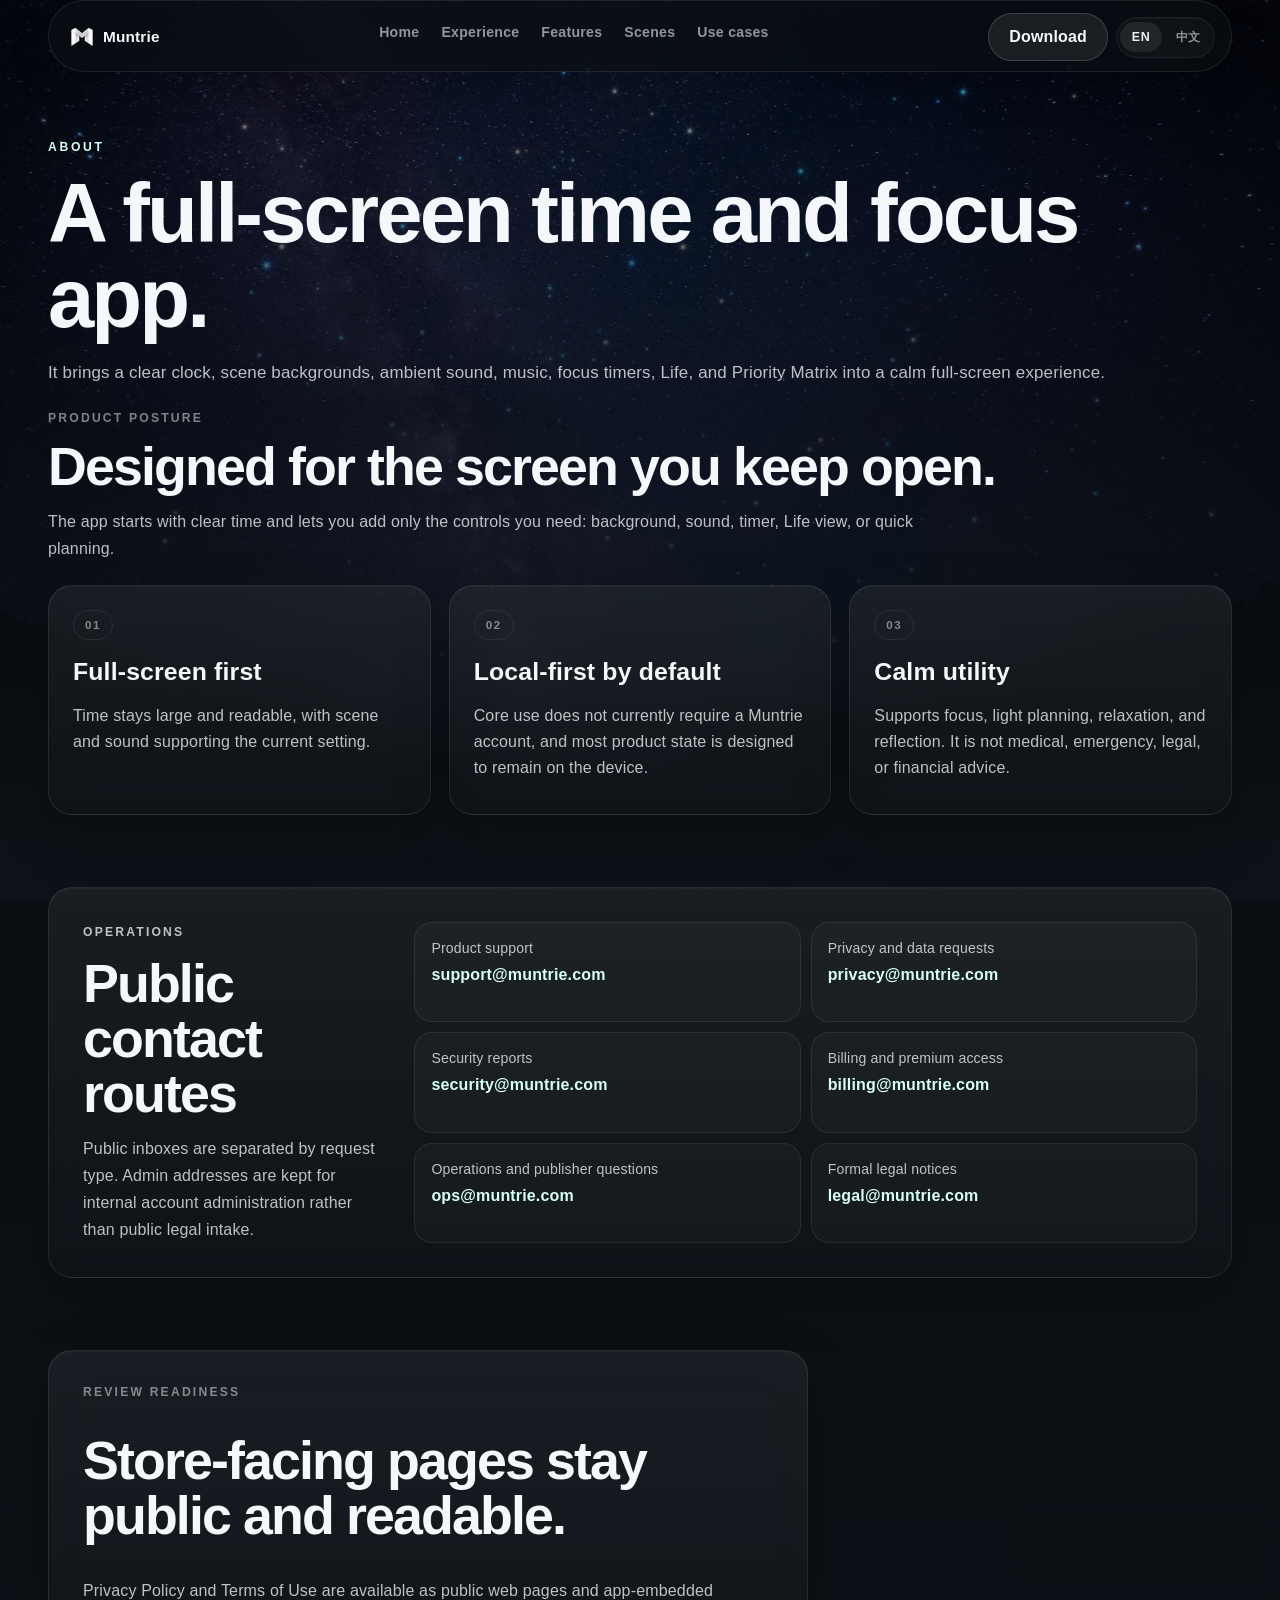
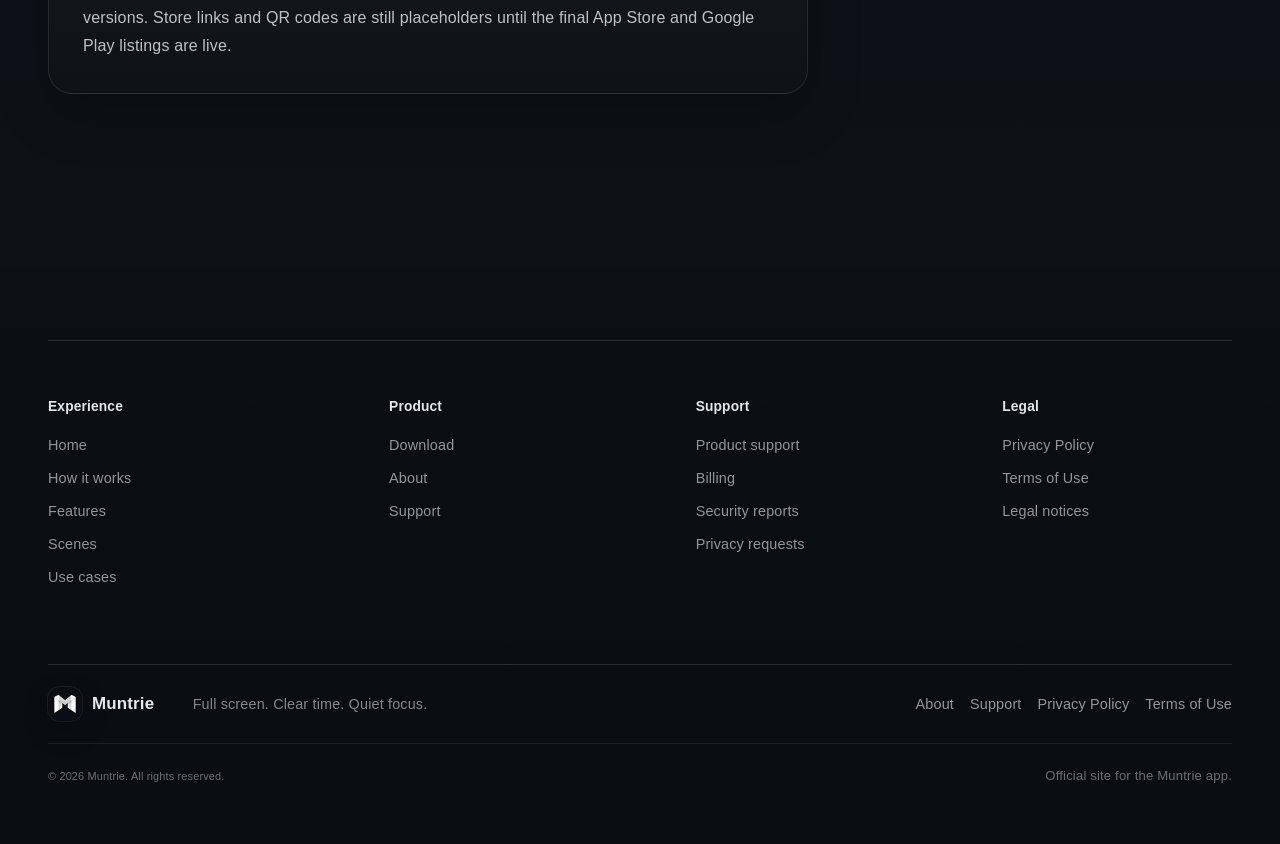
==== commit fbce0cee: "Refine product website copy" ====
--- a/about.html
+++ b/about.html
@@ -56,7 +56,7 @@
         />
         <span class="brand-copy">
           <strong>Muntrie</strong>
-          <small data-i18n="common.brandSubtitle">A full-screen workspace that helps you get into flow.</small>
+          <small data-i18n="common.brandSubtitle">Full-screen time, focus, sound, and light planning.</small>
         </span>
       </a>
 
@@ -83,7 +83,7 @@
         <a href="./index.html#experience" data-i18n="common.navExperience">Experience</a>
         <a href="./index.html#features" data-i18n="common.navFeatures">Features</a>
         <a href="./index.html#scenes" data-i18n="common.navScenes">Scenes</a>
-        <a href="./index.html#principles" data-i18n="common.navPrinciples">Principles</a>
+        <a href="./index.html#principles" data-i18n="common.navPrinciples">Use cases</a>
         <a class="nav-drawer-cta" href="./index.html#download" data-i18n="common.headerExplore">Get the app</a>
       </nav>
 
@@ -109,30 +109,30 @@
       <section class="section about-hero">
         <p class="eyebrow" data-i18n="about.hero.eyebrow">About</p>
         <h1 id="about-title" data-i18n="about.hero.title">
-          Muntrie is a workspace for quiet, continuous flow.
+          A full-screen time and focus app.
         </h1>
         <p class="legal-intro" data-i18n="about.hero.intro">
-          Muntrie is built around one full-screen session: time in the center, atmosphere around it,
-          and secondary tools close enough to use without taking over the workspace.
+          It brings a clear clock, scene backgrounds, ambient sound, music, focus timers, Life, and
+          Priority Matrix into a calm full-screen experience.
         </p>
       </section>
 
       <section class="section about-product-section" aria-labelledby="about-product-title">
         <div class="about-product-copy">
           <p class="legal-outline-label" data-i18n="about.product.eyebrow">Product posture</p>
-          <h2 id="about-product-title" data-i18n="about.product.title">Stage first. Tools second.</h2>
+          <h2 id="about-product-title" data-i18n="about.product.title">Designed for the screen you keep open.</h2>
           <p data-i18n="about.product.body">
-            The app is not a dashboard of disconnected features. Scenes, sound, focus, saved spaces,
-            Life, and Priority Matrix are organized around the current session so the desktop can stay whole.
+            The app starts with clear time and lets you add only the controls you need: background,
+            sound, timer, Life view, or quick planning.
           </p>
         </div>
 
         <div class="about-card-grid">
           <article class="about-card glass">
             <span class="about-card-index">01</span>
-            <h3 data-i18n="about.cards.stage.title">Session-first</h3>
+            <h3 data-i18n="about.cards.stage.title">Full-screen first</h3>
             <p data-i18n="about.cards.stage.body">
-              Time, scene, ambient sound, music, focus state, and planning context stay attached to the same workspace.
+              Time stays large and readable, with scene and sound supporting the current setting.
             </p>
           </article>
           <article class="about-card glass">
@@ -146,7 +146,7 @@
             <span class="about-card-index">03</span>
             <h3 data-i18n="about.cards.boundary.title">Calm utility</h3>
             <p data-i18n="about.cards.boundary.body">
-              Muntrie supports focus, planning, relaxation, and reflection. It is not medical, emergency, legal, or financial advice.
+              Supports focus, light planning, relaxation, and reflection. It is not medical, emergency, legal, or financial advice.
             </p>
           </article>
         </div>
@@ -210,12 +210,12 @@
       <div class="global-footer-inner">
         <div class="global-footer-directory" aria-label="Footer">
           <nav class="global-footer-column" aria-labelledby="global-footer-workspace">
-            <h2 id="global-footer-workspace" data-i18n="common.footerWorkspace">Workspace</h2>
+            <h2 id="global-footer-workspace" data-i18n="common.footerWorkspace">Experience</h2>
             <a href="./index.html#top" data-i18n="common.navHome">Home</a>
-            <a href="./index.html#experience" data-i18n="common.footerExperience">Session-first</a>
+            <a href="./index.html#experience" data-i18n="common.footerExperience">How it works</a>
             <a href="./index.html#features" data-i18n="common.navFeatures">Features</a>
             <a href="./index.html#scenes" data-i18n="common.navScenes">Scenes</a>
-            <a href="./index.html#principles" data-i18n="common.navPrinciples">Principles</a>
+            <a href="./index.html#principles" data-i18n="common.navPrinciples">Use cases</a>
           </nav>
 
           <nav class="global-footer-column" aria-labelledby="global-footer-product">
--- a/styles.css
+++ b/styles.css
@@ -324,7 +324,7 @@
 .brand {
   display: inline-flex;
   align-items: center;
-  gap: 12px;
+  gap: 4px;
   min-width: 0;
 }
 
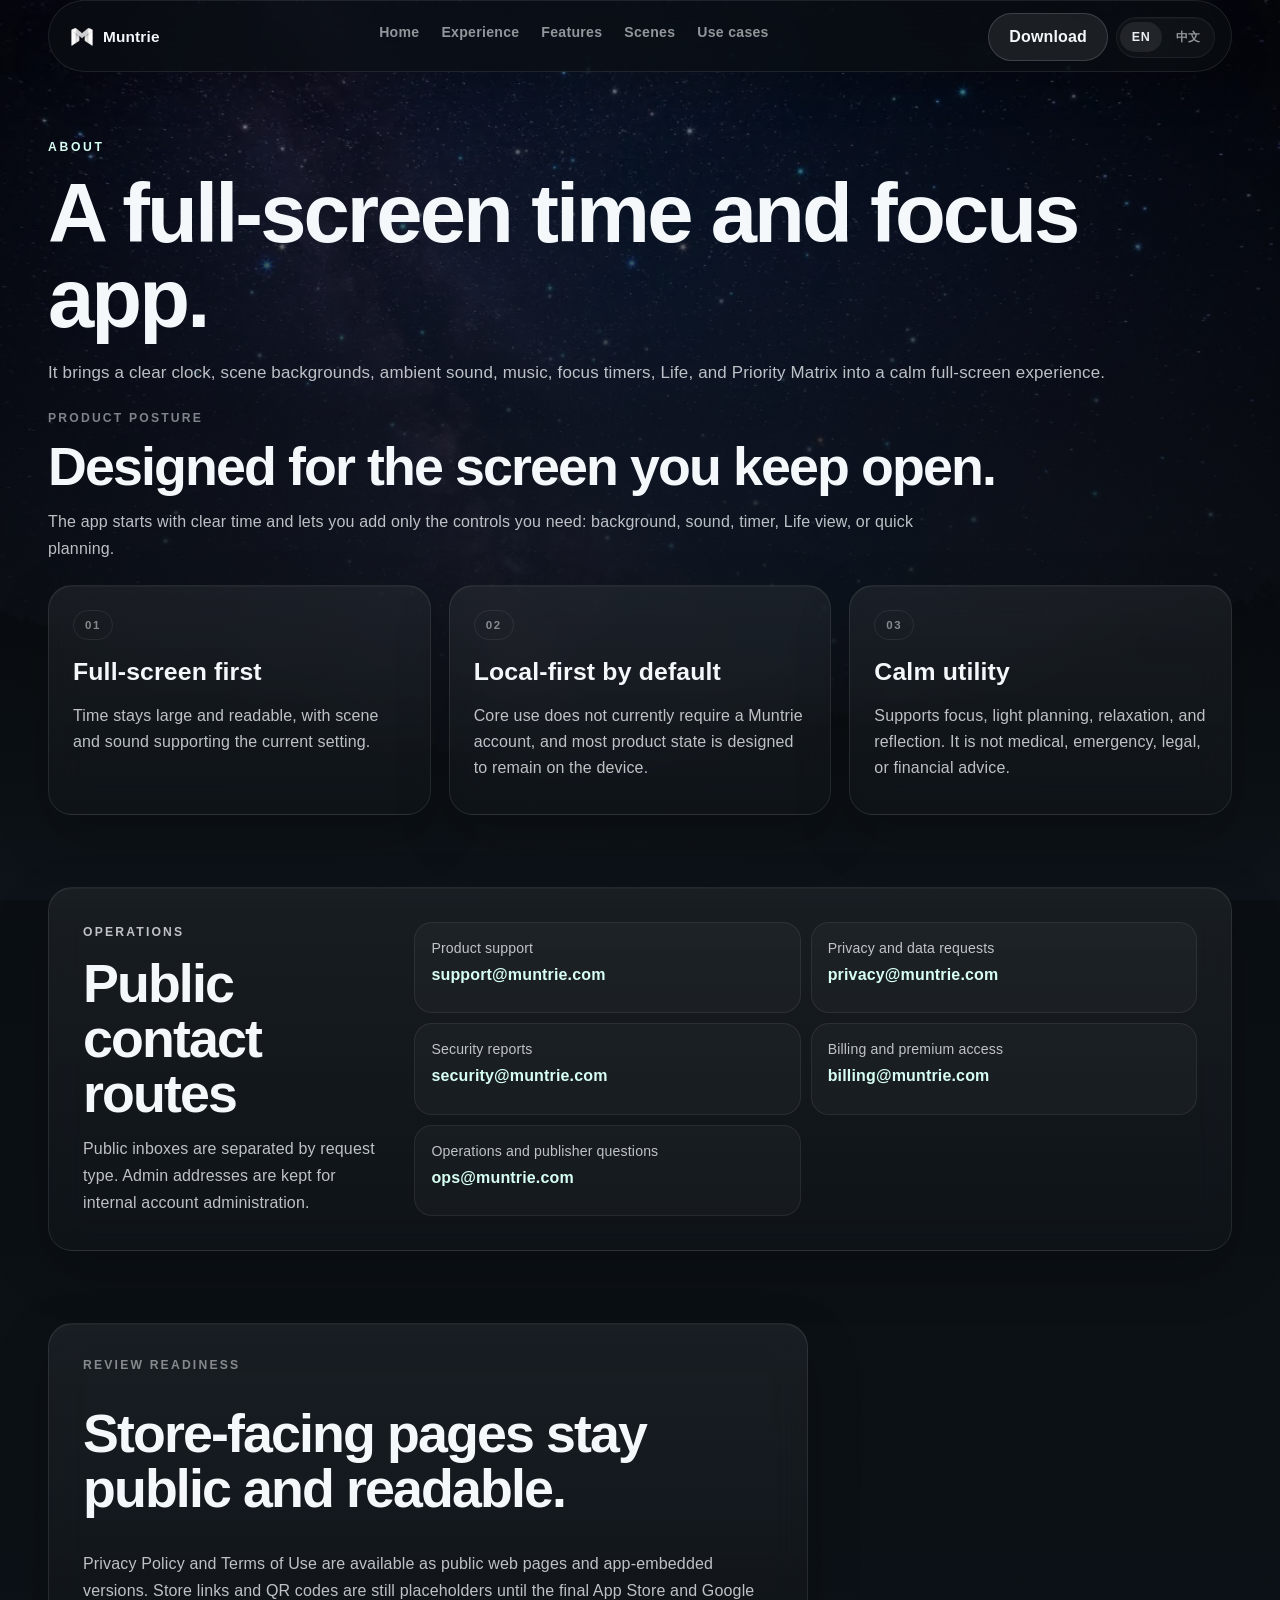
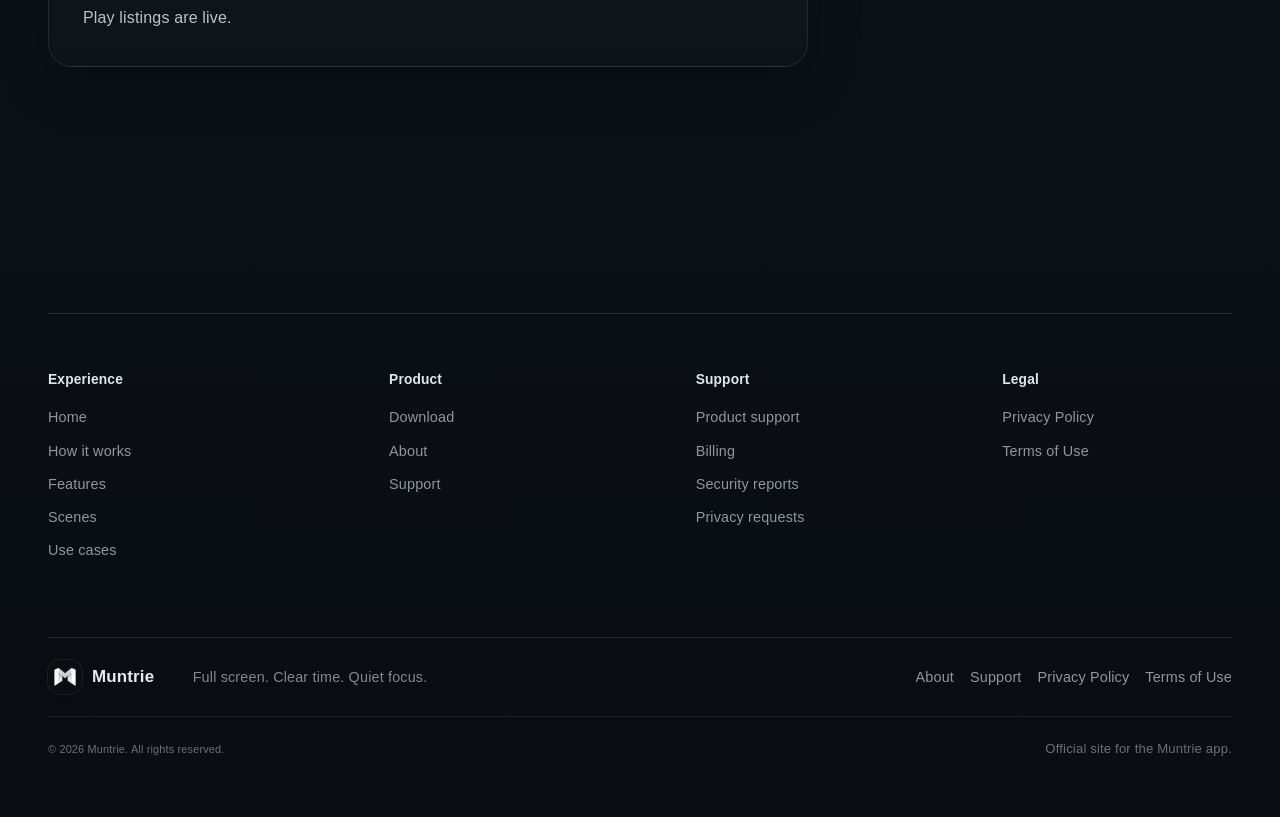
==== commit 10ef4887: "feat: optimize image assets and update references in HTML and CSS" ====
--- a/about.html
+++ b/about.html
@@ -48,7 +48,8 @@
       >
         <img
           class="brand-mark"
-          src="./assets/icons/brand-icon.png"
+          src="./assets/icons/brand-icon-96.webp"
+          srcset="./assets/icons/brand-icon-192.webp 2x"
           alt=""
           aria-hidden="true"
           width="34"
@@ -159,7 +160,7 @@
             <h2 id="about-contact-title" data-i18n="about.operations.title">Public contact routes</h2>
             <p data-i18n="about.operations.body">
               Public inboxes are separated by request type. Admin addresses are kept for internal account
-              administration rather than public legal intake.
+              administration.
             </p>
           </div>
 
@@ -183,10 +184,6 @@
             <article>
               <span data-i18n="about.contact.operations">Operations and publisher questions</span>
               <a data-config-email="operations" data-config-email-value href="mailto:ops@muntrie.com">ops@muntrie.com</a>
-            </article>
-            <article>
-              <span data-i18n="about.contact.legal">Formal legal notices</span>
-              <a data-config-email="legal" data-config-email-value href="mailto:legal@muntrie.com">legal@muntrie.com</a>
             </article>
           </div>
         </div>
@@ -245,14 +242,14 @@
             <h2 id="global-footer-legal" data-i18n="common.footerLegal">Legal</h2>
             <a href="./privacy.html" data-i18n="common.footerPrivacy">Privacy Policy</a>
             <a href="./terms.html" data-i18n="common.footerTerms">Terms of Use</a>
-            <a href="./about.html#contact" data-i18n="common.contactLegalTitle">Legal notices</a>
           </nav>
         </div>
 
         <div class="global-footer-brand-row">
           <a class="global-footer-brand" href="./index.html#top" data-i18n-aria-label="common.ariaHome">
             <img
-              src="./assets/icons/brand-icon.png"
+              src="./assets/icons/brand-icon-96.webp"
+          srcset="./assets/icons/brand-icon-192.webp 2x"
               alt=""
               aria-hidden="true"
               width="34"
--- a/styles.css
+++ b/styles.css
@@ -73,7 +73,10 @@
   background-color: #06080b;
   background-image:
     linear-gradient(180deg, rgba(4, 7, 10, 0.42) 0%, rgba(7, 10, 14, 0.8) 46%, #0d1318 100%),
-    url("./assets/images/scene-british-columbia.jpg"),
+    image-set(
+      url("./assets/images/optimized/scene-british-columbia-1200.webp") 1x,
+      url("./assets/images/optimized/scene-british-columbia-1800.webp") 2x
+    ),
     linear-gradient(180deg, #06080b 0%, #0b1015 44%, #0d1318 100%);
   background-position:
     center top,
